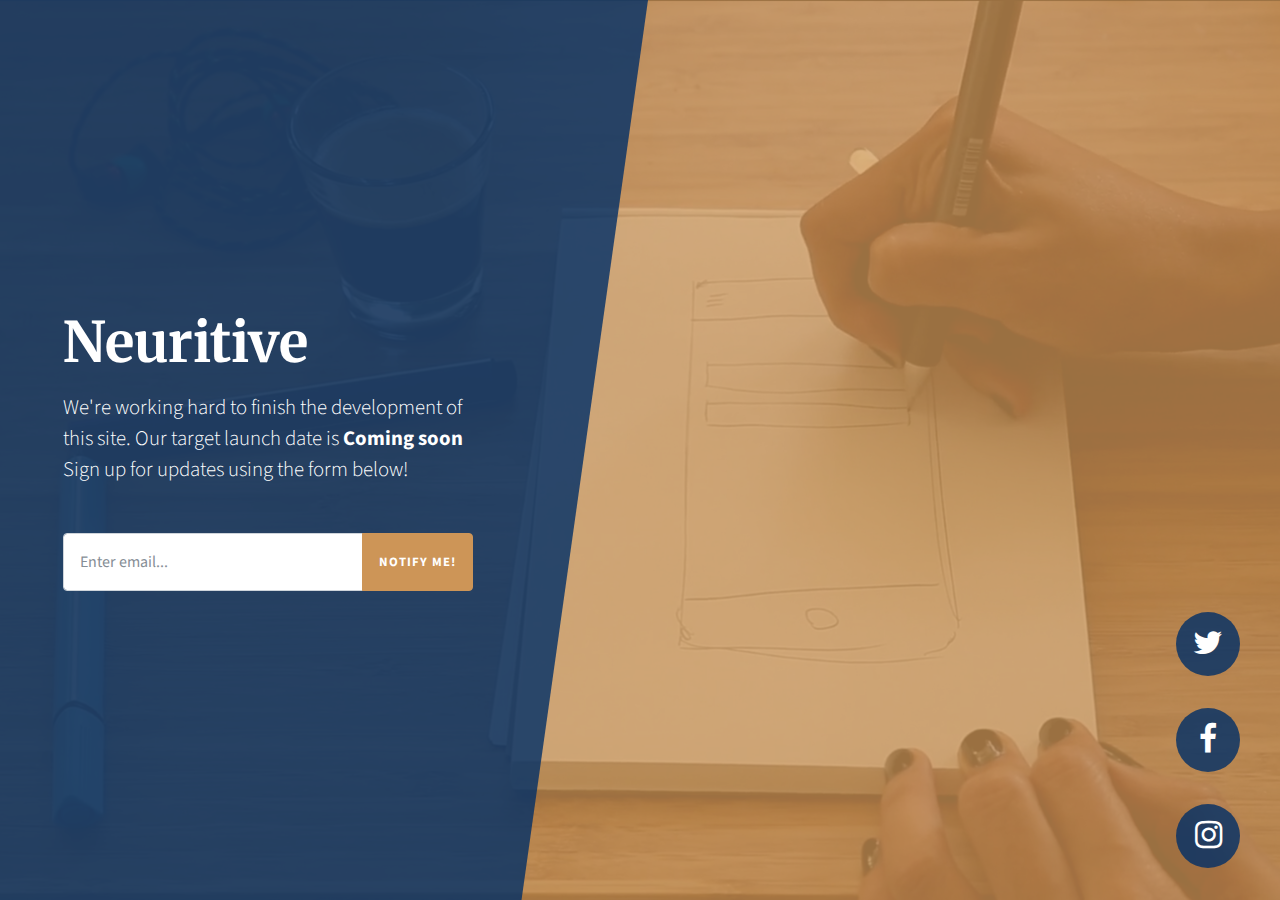
==== index.html @ 7bc6be06 "Initial Commit" ====
<!DOCTYPE html>
<html lang="en">

  <head>

    <meta charset="utf-8">
    <meta name="viewport" content="width=device-width, initial-scale=1, shrink-to-fit=no">
    <meta name="description" content="">
    <meta name="author" content="">

    <title>Coming Soon - Start Bootstrap Theme</title>

    <!-- Bootstrap core CSS -->
    <link href="vendor/bootstrap/css/bootstrap.min.css" rel="stylesheet">

    <!-- Custom fonts for this template -->
    <link href="https://fonts.googleapis.com/css?family=Source+Sans+Pro:200,200i,300,300i,400,400i,600,600i,700,700i,900,900i" rel="stylesheet">
    <link href="https://fonts.googleapis.com/css?family=Merriweather:300,300i,400,400i,700,700i,900,900i" rel="stylesheet">
    <link href="vendor/font-awesome/css/font-awesome.min.css" rel="stylesheet">

    <!-- Custom styles for this template -->
    <link href="css/coming-soon.min.css" rel="stylesheet">

  </head>

  <body>

    <div class="overlay"></div>

    <div class="masthead">
      <div class="masthead-bg"></div>
      <div class="container h-100">
        <div class="row h-100">
          <div class="col-12 my-auto">
            <div class="masthead-content text-white py-5 py-md-0">
              <h1 class="mb-3">Neuritive</h1>
              <p class="mb-5">We're working hard to finish the development of this site. Our target launch date is <strong>Coming soon</strong> Sign up for updates using the form below!</p>
              <div class="input-group input-group-newsletter">
                <input type="email" class="form-control" placeholder="Enter email..." aria-label="Search for...">
                <span class="input-group-btn">
                  <button class="btn btn-secondary" type="button">Notify Me!</button>
                </span>
              </div>
            </div>
          </div>
        </div>
      </div>
    </div>

    <div class="social-icons">
      <ul class="list-unstyled text-center mb-0">
        <li class="list-unstyled-item">
          <a href="#">
            <i class="fa fa-twitter"></i>
          </a>
        </li>
        <li class="list-unstyled-item">
          <a href="#">
            <i class="fa fa-facebook"></i>
          </a>
        </li>
        <li class="list-unstyled-item">
          <a href="#">
            <i class="fa fa-instagram"></i>
          </a>
        </li>
      </ul>
    </div>

    <!-- Bootstrap core JavaScript -->
    <script src="vendor/jquery/jquery.min.js"></script>
    <script src="vendor/bootstrap/js/bootstrap.bundle.min.js"></script>

    <!-- Plugin JavaScript -->
    <script src="vendor/vide/jquery.vide.min.js"></script>

    <!-- Custom scripts for this template -->
    <script src="js/coming-soon.min.js"></script>

  </body>

</html>
---- css/coming-soon.min.css ----
/*!
 * Start Bootstrap - Coming Soon v4.0.0-beta.2 (https://startbootstrap.com/template-overviews/coming-soon)
 * Copyright 2013-2017 Start Bootstrap
 * Licensed under MIT (https://github.com/BlackrockDigital/startbootstrap-coming-soon/blob/master/LICENSE)
 */html{height:100%}h1,h2,h3,h4,h5,h6{font-family:Merriweather;font-weight:700}body{height:100%;position:relative;font-family:'Source Sans Pro';font-weight:300}.overlay{position:absolute;height:100%;width:100%;background-color:#cd9557;opacity:.75;z-index:-1}.masthead{position:relative;overflow:hidden;padding-bottom:3rem}.masthead .masthead-bg{position:absolute;top:0;bottom:0;right:0;left:0;width:100%;height:100%;background-color:rgba(0,46,102,.8);transform:skewY(4deg);transform-origin:bottom right}.masthead .masthead-content h1{font-size:2.5rem}.masthead .masthead-content p{font-size:1.2rem}.masthead .masthead-content p strong{font-weight:700}.masthead .masthead-content .input-group-newsletter input{font-size:1rem;padding:1rem}.masthead .masthead-content .input-group-newsletter button{font-size:.8rem;font-weight:700;text-transform:uppercase;letter-spacing:1px;padding:1rem}@media (min-width:768px){.masthead{height:100%;width:40.5rem;padding-bottom:0}.masthead .masthead-bg{transform:skewX(-8deg);transform-origin:top right}.masthead .masthead-content{padding-left:3rem;padding-right:10rem}.masthead .masthead-content h1{font-size:3.5rem}.masthead .masthead-content p{font-size:1.3rem}}.social-icons ul{margin-top:2rem}.social-icons ul>li{margin-left:1rem;margin-right:1rem;display:inline-block}.social-icons ul>li>a{display:block;color:#fff;background-color:rgba(0,46,102,.8);border-radius:100%;font-size:2rem;line-height:4rem;height:4rem;width:4rem}@media (min-width:768px){.social-icons{position:absolute;right:2.5rem;bottom:2rem}.social-icons ul{margin-top:0}.social-icons ul>li{display:block;margin-left:0;margin-right:0;margin-bottom:2rem}.social-icons ul>li:last-child{margin-bottom:0}.social-icons ul>li>a{transition:all .2s ease-in-out;font-size:2rem;line-height:4rem;height:4rem;width:4rem}.social-icons ul>li>a:hover{background-color:#002e66}}.btn-secondary{background-color:#cd9557;border-color:#cd9557}.btn-secondary:active,.btn-secondary:focus,.btn-secondary:hover{background-color:#ba7c37!important;border-color:#ba7c37!important}.input{font-weight:300!important}
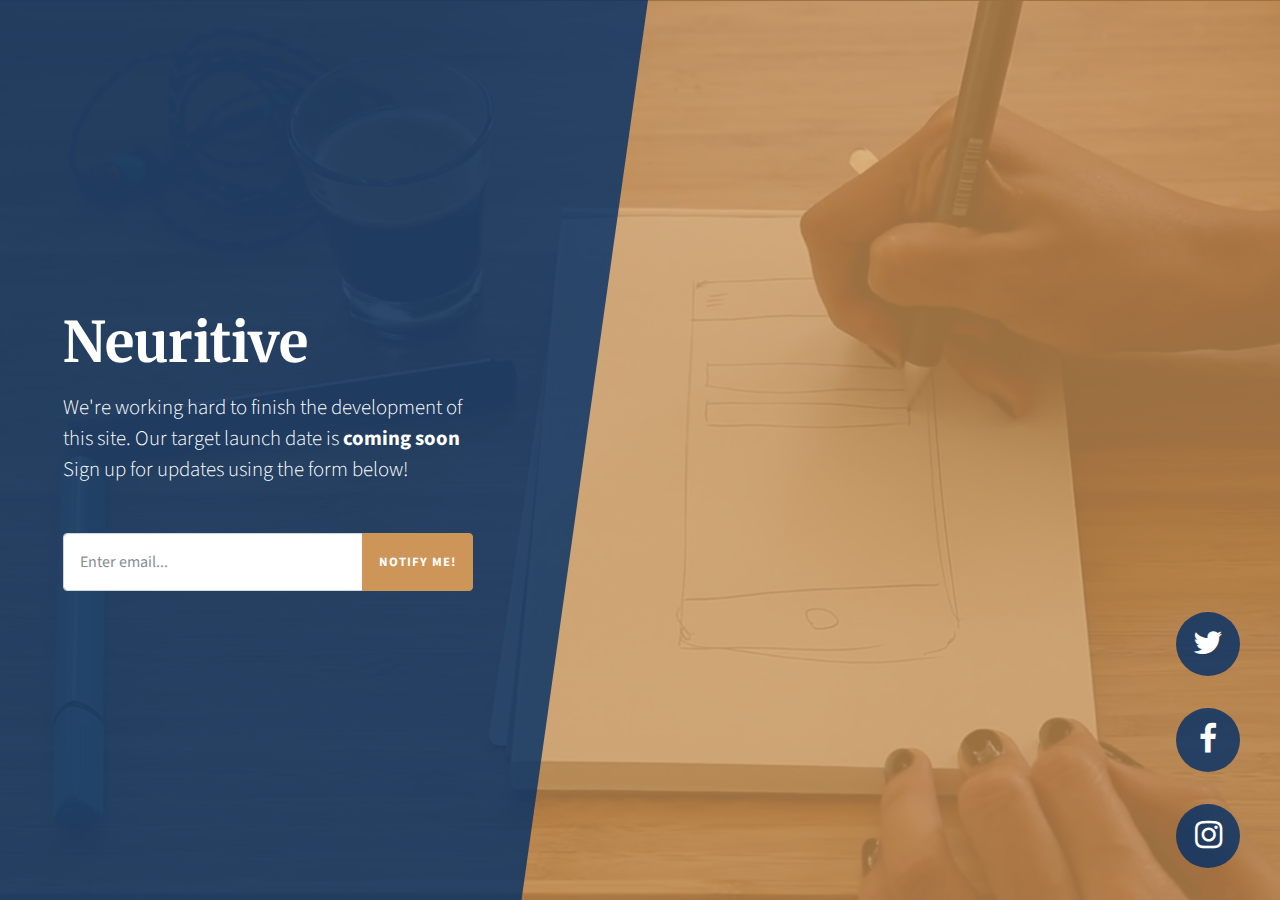
==== commit 9912ac44: "Update index.html" ====
--- a/index.html
+++ b/index.html
@@ -8,7 +8,7 @@
     <meta name="description" content="">
     <meta name="author" content="">
 
-    <title>Coming Soon - Start Bootstrap Theme</title>
+    <title>Neuritive - Coming Soon</title>
 
     <!-- Bootstrap core CSS -->
     <link href="vendor/bootstrap/css/bootstrap.min.css" rel="stylesheet">
@@ -34,7 +34,7 @@
           <div class="col-12 my-auto">
             <div class="masthead-content text-white py-5 py-md-0">
               <h1 class="mb-3">Neuritive</h1>
-              <p class="mb-5">We're working hard to finish the development of this site. Our target launch date is <strong>Coming soon</strong> Sign up for updates using the form below!</p>
+              <p class="mb-5">We're working hard to finish the development of this site. Our target launch date is <strong>coming soon</strong> Sign up for updates using the form below!</p>
               <div class="input-group input-group-newsletter">
                 <input type="email" class="form-control" placeholder="Enter email..." aria-label="Search for...">
                 <span class="input-group-btn">
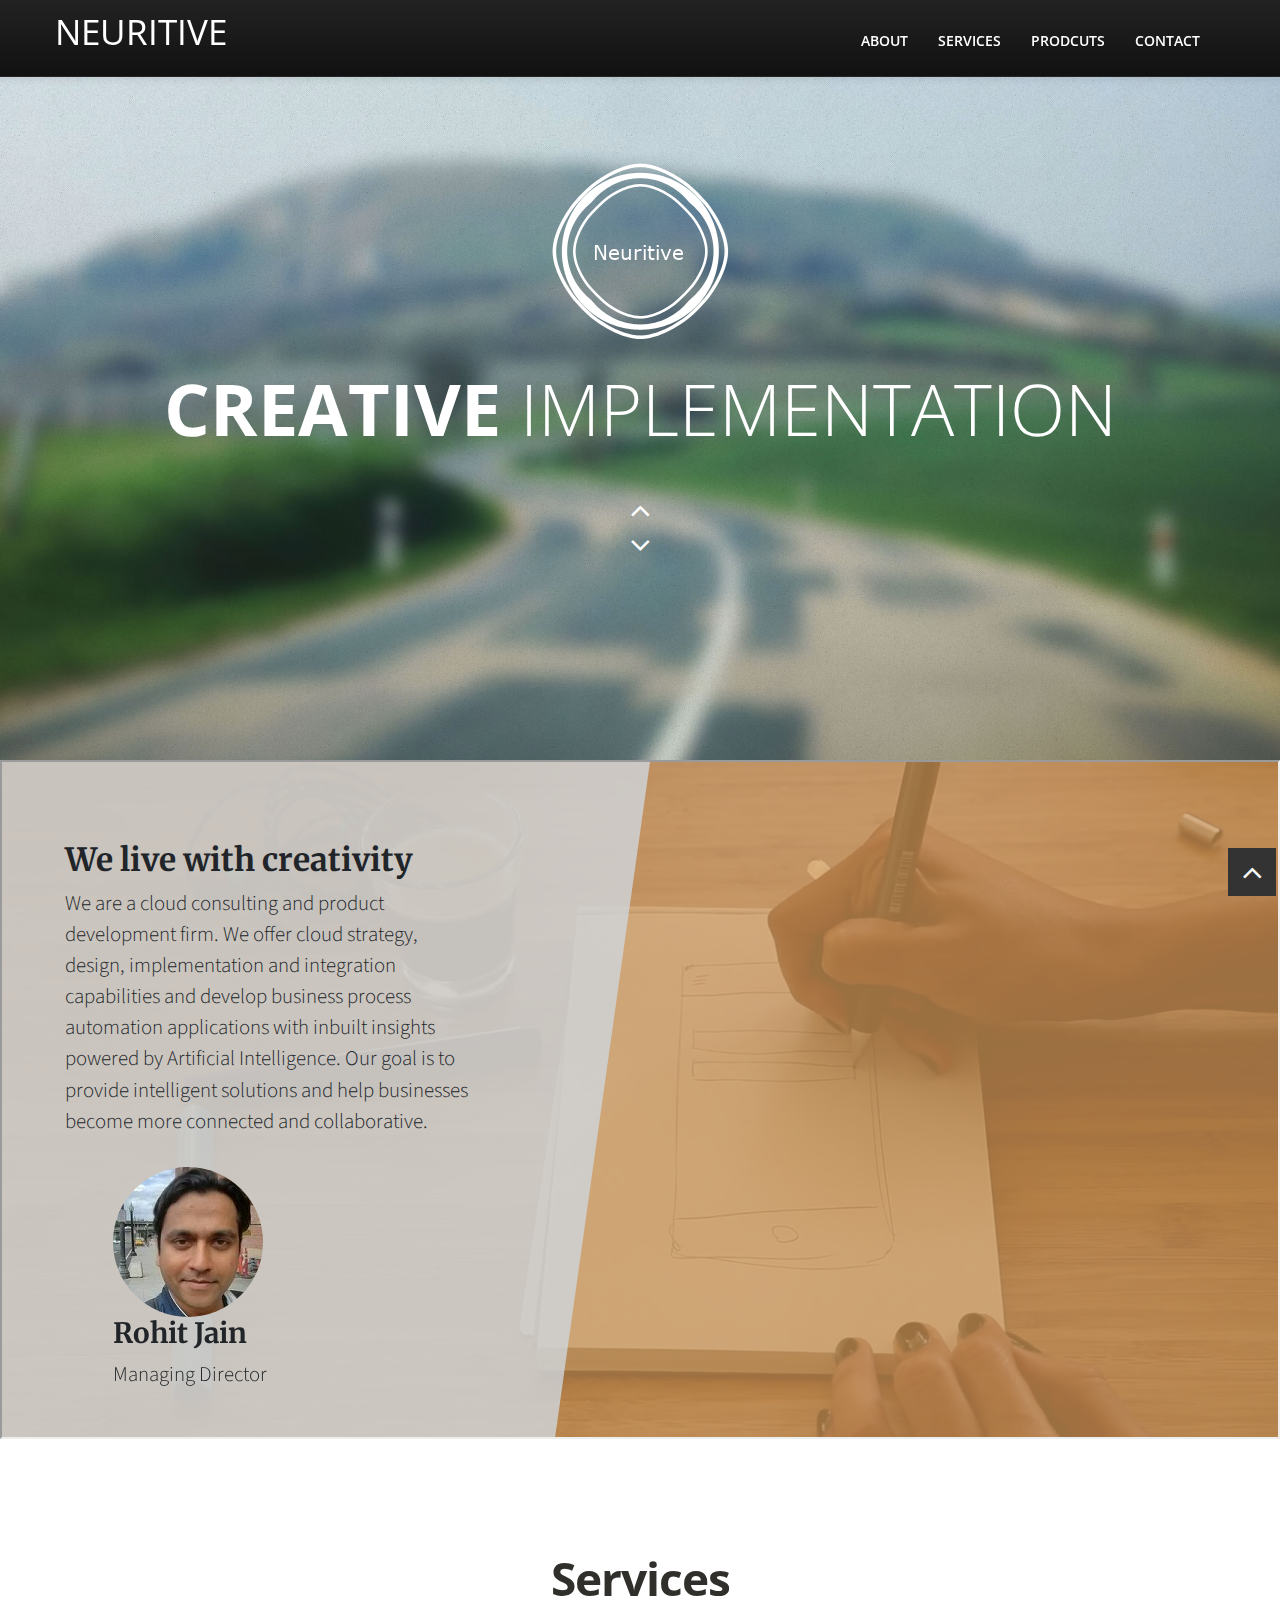
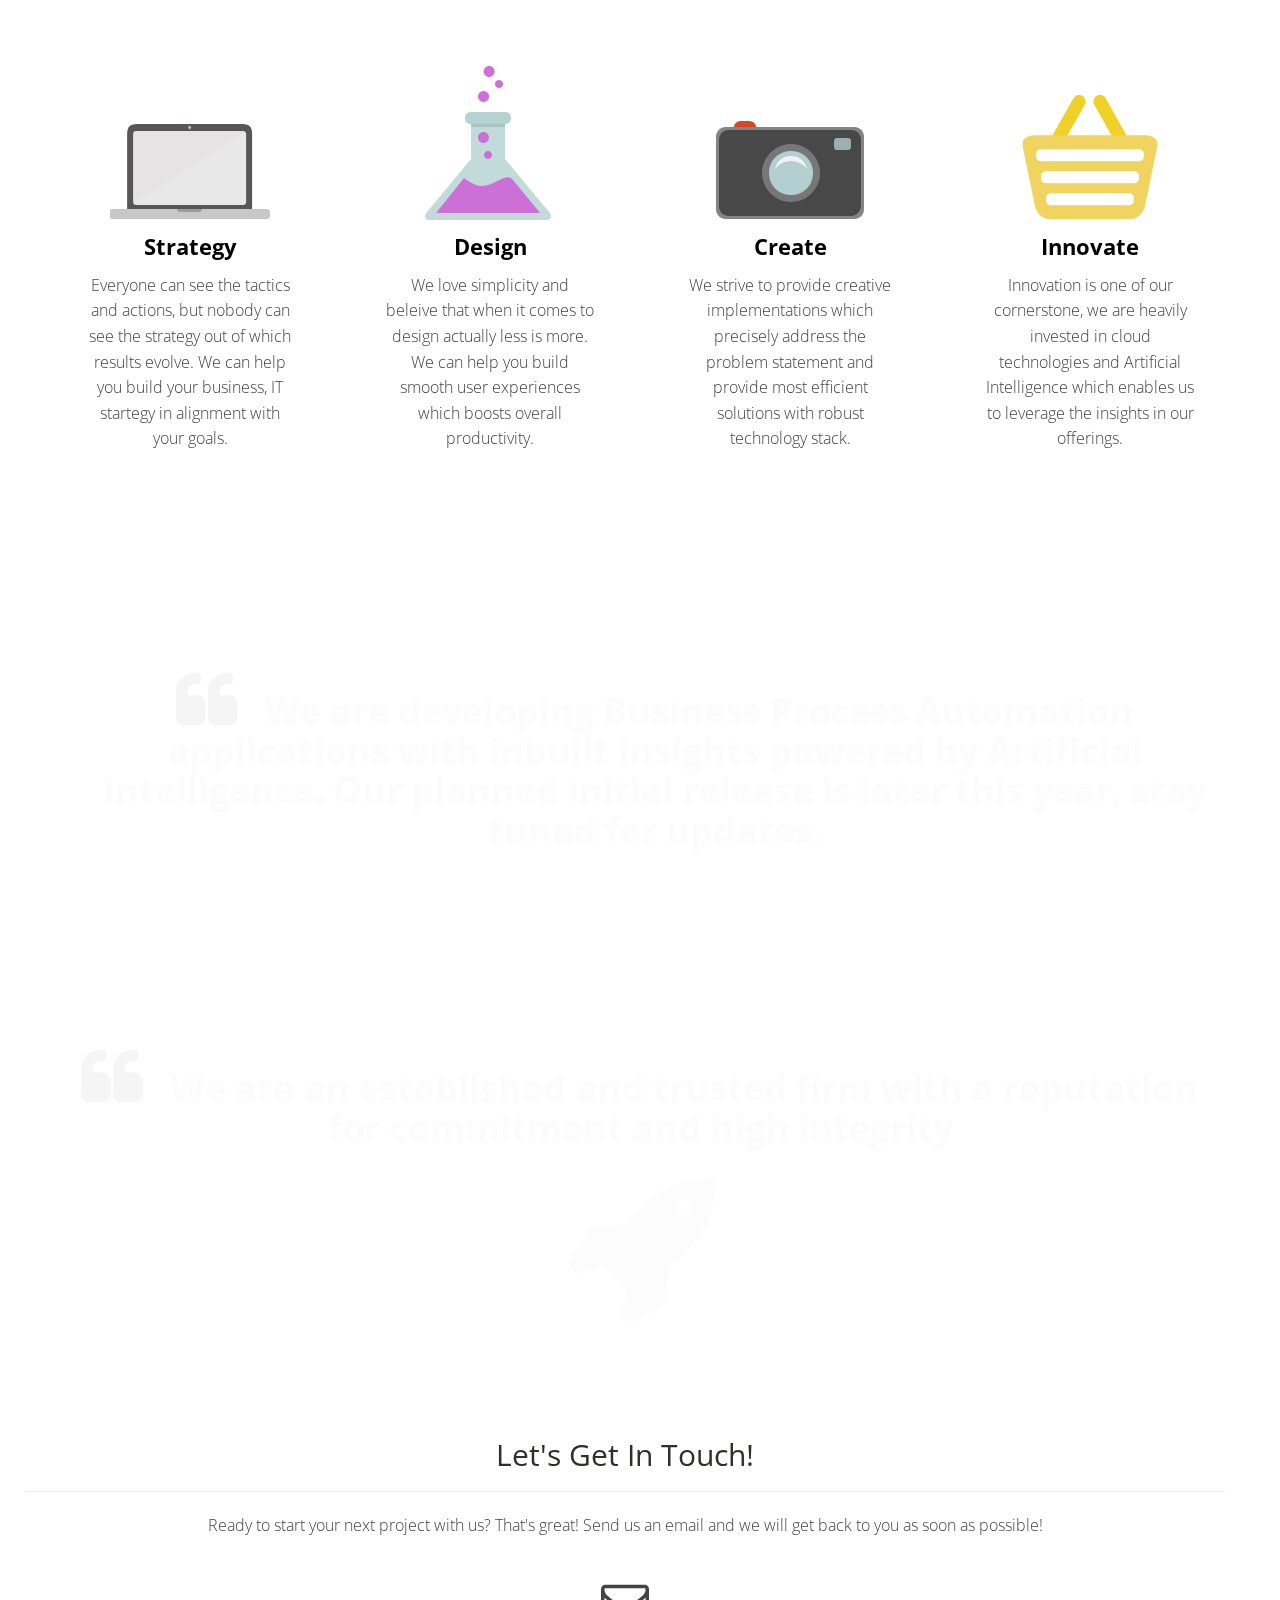
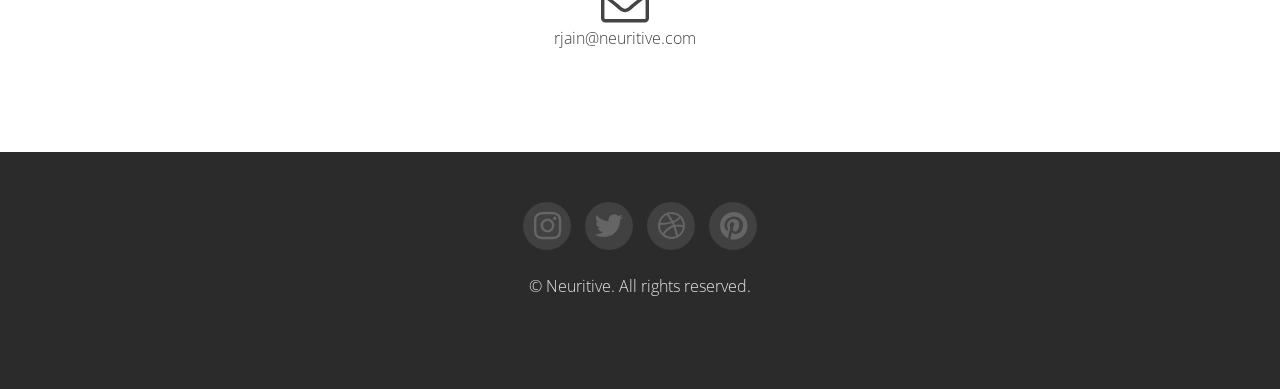
==== commit f3acdef4: "Neuritive initial draft" ====
--- a/index.html
+++ b/index.html
@@ -1,82 +1,225 @@
-<!DOCTYPE html>
+<!DOCTYPE HTML>
 <html lang="en">
 
-  <head>
-
-    <meta charset="utf-8">
-    <meta name="viewport" content="width=device-width, initial-scale=1, shrink-to-fit=no">
-    <meta name="description" content="">
-    <meta name="author" content="">
-
-    <title>Neuritive - Coming Soon</title>
-
-    <!-- Bootstrap core CSS -->
-    <link href="vendor/bootstrap/css/bootstrap.min.css" rel="stylesheet">
-
-    <!-- Custom fonts for this template -->
-    <link href="https://fonts.googleapis.com/css?family=Source+Sans+Pro:200,200i,300,300i,400,400i,600,600i,700,700i,900,900i" rel="stylesheet">
-    <link href="https://fonts.googleapis.com/css?family=Merriweather:300,300i,400,400i,700,700i,900,900i" rel="stylesheet">
-    <link href="vendor/font-awesome/css/font-awesome.min.css" rel="stylesheet">
-
-    <!-- Custom styles for this template -->
-    <link href="css/coming-soon.min.css" rel="stylesheet">
-
-  </head>
-
-  <body>
-
-    <div class="overlay"></div>
-
-    <div class="masthead">
-      <div class="masthead-bg"></div>
-      <div class="container h-100">
-        <div class="row h-100">
-          <div class="col-12 my-auto">
-            <div class="masthead-content text-white py-5 py-md-0">
-              <h1 class="mb-3">Neuritive</h1>
-              <p class="mb-5">We're working hard to finish the development of this site. Our target launch date is <strong>coming soon</strong> Sign up for updates using the form below!</p>
-              <div class="input-group input-group-newsletter">
-                <input type="email" class="form-control" placeholder="Enter email..." aria-label="Search for...">
-                <span class="input-group-btn">
-                  <button class="btn btn-secondary" type="button">Notify Me!</button>
-                </span>
-              </div>
-            </div>
+<head>
+	<meta charset="utf-8">
+	<title>Welcome to Neuritive</title>
+	<meta name="viewport" content="width=device-width, initial-scale=1.0">
+	<meta name="description" content="">
+	<meta name="author" content="">
+	<link href="css/bootstrap-responsive.css" rel="stylesheet">
+	<link href="css/style.css" rel="stylesheet">
+	<link href="color/default.css" rel="stylesheet">
+	<link rel="shortcut icon" href="img/favicon.ico">
+	<link href="css/creative.min.css" rel="stylesheet">
+
+	<!-- Custom fonts for this template -->
+    <link href="vendor/font-awesome/css/font-awesome.min.css" rel="stylesheet" type="text/css">
+
+	<!-- =======================================================
+    Author: Rohit Jain
+    Author URL: https://www.neuritive.com
+	======================================================= -->
+</head>
+
+<body>
+	<!-- navbar -->
+	<div class="navbar-wrapper">
+		<div class="navbar navbar-inverse navbar-fixed-top">
+			<div class="navbar-inner">
+				<div class="container">
+					<!-- Responsive navbar -->
+					<a class="btn btn-navbar" data-toggle="collapse" data-target=".nav-collapse"><span class="icon-bar"></span><span class="icon-bar"></span><span class="icon-bar"></span>
+				</a>
+					<h1 class="brand"><a href="index.html">Neuritive</a></h1>
+					<!-- navigation -->
+					<nav class="pull-right nav-collapse collapse">
+						<ul id="menu-main" class="nav">
+							<li><a title="team" href="#about">About</a></li>
+							<li><a title="services" href="#services">Services</a></li>
+							<li><a title="products" href="#works">Prodcuts</a></li>
+							<li><a title="contact" href="#contact">Contact</a></li>
+						</ul>
+					</nav>
+				</div>
+			</div>
+		</div>
+	</div>
+	<!-- Header area -->
+	<div id="header-wrapper" class="header-slider">
+		<header class="clearfix">
+			<div class="logo">
+				<img src="img/logo-image.png" alt="" />
+			</div>
+			<div class="container">
+				<div class="row">
+					<div class="span12">
+						<div id="main-flexslider" class="flexslider">
+							<ul class="slides">
+								<li>
+									<p class="home-slide-content">
+										<strong>creative</strong> implementation
+									</p>
+								</li>
+								<li>
+									<p class="home-slide-content">
+										Eat and drink <strong>design</strong>
+									</p>
+								</li>
+								<li>
+									<p class="home-slide-content">
+										We love <strong>simplicity</strong>
+									</p>
+								</li>
+							</ul>
+						</div>
+						<!-- end slider -->
+					</div>
+				</div>
+			</div>
+		</header>
+	</div>
+	<!-- section: team -->
+	<div id="about" >
+		<iframe src="comingsoon/index.html" width="99.7%" height="675""></iframe>
+	</div>
+	<!-- end section: team -->
+	<!-- section: services -->
+	<section id="services" class="section">
+		<div class="container">
+			<h4>Services</h4>
+			<!-- Four columns -->
+			<div class="row">
+				<div class="span3 animated-fast flyIn">
+					<div class="service-box">
+						<img src="img/icons/laptop.png" alt="" />
+						<h2><span style="color: black;">Strategy</span></h2>
+						<p>
+							Everyone can see the tactics and actions, but nobody can see the strategy out of which results evolve. We can help you build your business, IT startegy in alignment with your goals.
+						</p>
+					</div>
+				</div>
+				<div class="span3 animated flyIn">
+					<div class="service-box">
+						<img src="img/icons/lab.png" alt="" />
+						<h2><span style="color: black;">Design</span></h2>
+						<p>
+							We love simplicity and beleive that when it comes to design actually less is  more. We can help you build smooth user experiences which boosts overall productivity.
+						</p>
+					</div>
+				</div>
+				<div class="span3 animated-fast flyIn">
+					<div class="service-box">
+						<img src="img/icons/camera.png" alt="" />
+						<h2><span style="color: black;">Create</span></h2>
+						<p>
+							We strive to provide creative implementations which precisely address the problem statement and provide most efficient solutions with robust technology stack.
+						</p>
+					</div>
+				</div>
+				<div class="span3 animated-slow flyIn">
+					<div class="service-box">
+						<img src="img/icons/basket.png" alt="" />
+						<h2><span style="color: black;">Innovate</span></h2>
+						<p>
+							Innovation is one of our cornerstone, we are heavily invested in cloud technologies and Artificial Intelligence which enables us to leverage the insights in our offerings.
+						</p>
+					</div>
+				</div>
+			</div>
+		</div>
+	</section>
+	<!-- end section: services -->
+	<!-- section: works -->
+	<section id="works" class="spacer bg2 aligncenter" >
+		<div class="container">
+			<div class="row">
+				<div class="container">
+					<div class="span12 aligncenter">
+						<blockquote class="large">
+							We are developing Business Process Automation applications with inbuilt insights powered by Artificial Intelligence. Our planned initial release is later this year, stay tuned for updates.
+						</blockquote>
+					</div>
+				</div>
+			</div>
+		</div>
+	</section>
+	<!-- spacer section -->
+	<section class="spacer bg3">
+		<div class="container">
+			<div class="row">
+				<div class="span12 aligncenter flyLeft">
+					<blockquote class="large">
+						We are an established and trusted firm with a reputation for commitment and high integrity
+					</blockquote>
+				</div>
+				<div class="span12 aligncenter flyRight">
+					<i class="icon-rocket icon-10x"></i>
+				</div>
+			</div>
+		</div>
+	</section>
+	<!-- end spacer section -->
+	
+	<!-- section: contact -->
+	<section id="contact">
+      <div class="container">
+        <div class="row">
+          <div class="col-lg-8 mx-auto text-center">
+            <h2 class="section-heading">Let's Get In Touch!</h2>
+            <hr class="my-4">
+            <p class="mb-5">Ready to start your next project with us? That's great! Send us an email and we will get back to you as soon as possible!</p>
+          </div>
+        </div>
+        <div class="row">
+          <div class="col-lg-4 mr-auto text-center">
+            <i class="fa fa-envelope-o fa-3x mb-3 sr-contact"></i>
+            <p>
+              <a href="mailto:your-email@your-domain.com">rjain@neuritive.com</a>
+            </p>
           </div>
         </div>
       </div>
-    </div>
-
-    <div class="social-icons">
-      <ul class="list-unstyled text-center mb-0">
-        <li class="list-unstyled-item">
-          <a href="#">
-            <i class="fa fa-twitter"></i>
-          </a>
-        </li>
-        <li class="list-unstyled-item">
-          <a href="#">
-            <i class="fa fa-facebook"></i>
-          </a>
-        </li>
-        <li class="list-unstyled-item">
-          <a href="#">
-            <i class="fa fa-instagram"></i>
-          </a>
-        </li>
-      </ul>
-    </div>
-
-    <!-- Bootstrap core JavaScript -->
-    <script src="vendor/jquery/jquery.min.js"></script>
-    <script src="vendor/bootstrap/js/bootstrap.bundle.min.js"></script>
-
-    <!-- Plugin JavaScript -->
-    <script src="vendor/vide/jquery.vide.min.js"></script>
-
-    <!-- Custom scripts for this template -->
-    <script src="js/coming-soon.min.js"></script>
-
-  </body>
+      <div class="blankdivider30">
+	  </div>
+	  <div class="blankdivider30">
+	  </div>
+    </section>
+
+
+	<footer>
+		<div class="container">
+			<div class="row">
+				<div class="span6 offset3">
+				
+					<ul class="social-networks">
+						<li><a href="#contact"><i class="icon-circled icon-bgdark icon-instagram icon-2x"></i></a></li>
+						<li><a href="#contact"><i class="icon-circled icon-bgdark icon-twitter icon-2x"></i></a></li>
+						<li><a href="#contact"><i class="icon-circled icon-bgdark icon-dribbble icon-2x"></i></a></li>
+						<li><a href="#contact"><i class="icon-circled icon-bgdark icon-pinterest icon-2x"></i></a></li>
+					</ul>
+				
+					<p class="copyright">
+						&copy; Neuritive. All rights reserved.
+					</p>
+				</div>
+			</div>
+		</div>
+		<!-- ./container -->
+	</footer>
+	<a href="#" class="scrollup"><i class="icon-angle-up icon-square icon-bgdark icon-2x"></i></a>
+	<script src="js/jquery.js"></script>
+	<script src="js/jquery.scrollTo.js"></script>
+	<script src="js/jquery.nav.js"></script>
+	<script src="js/jquery.localScroll.js"></script>
+	<script src="js/bootstrap.js"></script>
+	<script src="js/jquery.prettyPhoto.js"></script>
+	<script src="js/isotope.js"></script>
+	<script src="js/jquery.flexslider.js"></script>
+	<script src="js/inview.js"></script>
+	<script src="js/animate.js"></script>
+	<script src="js/custom.js"></script>
+
+</body>
 
 </html>
--- a/css/style.css
+++ b/css/style.css
@@ -0,0 +1,1715 @@
+/*
+    Theme Name: Maxim
+    Theme URL: https://bootstrapmade.com/maxim-free-onepage-bootstrap-theme/
+    Author: BootstrapMade.com
+    Author URL: https://bootstrapmade.com
+*/
+
+/*
+===========================
+CONTENTS:
+
+01 General
+02 Typography
+03 Non-semantic
+04 Navbar
+05 Page sections
+06 Footer
+07 Icons
+08 Buttons
+09 Media queries 
+===========================
+*/
+/* Import css */
+/* Google font */
+@import url('https://fonts.googleapis.com/css?family=Open+Sans:300,400,600,700');
+/* bootstrap */
+@import url('bootstrap.css');
+/* bootstrap responsive */
+@import url('bootstrap-responsive.css');
+/* prettyPhoto */
+@import url('prettyPhoto.css');
+/* flexslider */
+@import url('flexslider.css');
+
+/* font awesome */
+@import url('font-awesome.css');
+/* overwrite */
+@import url('overwrite.css');
+/* animation */
+@import url('animate.css');
+
+
+
+/* =========================================================
+01. General
+============================================================ */
+
+div, article, section, header, footer, nav, li {
+	position:relative;
+}
+.group:after {
+	display:block;
+	height:0;
+	clear:both;
+	content:".";
+	visibility:hidden; /* For clearing */
+}
+body {
+	background:#fff;
+	color: #444;
+	font-size: 16px;
+	font-weight:300;
+	font-family:'Open Sans', Arial, sans-serif;
+}
+
+body {
+    padding-top: 60px; /* 60px to make the container go all the way to the bottom of the topbar */
+}
+
+::-moz-selection {
+	color:#333;
+}
+::selection {
+	color:#333;
+}
+
+/* scroll to top */
+.scrollup{
+    position:fixed;
+	width:32px;
+	height:32px;
+    bottom:20px;
+    right:20px;
+}
+
+a.scrollup {
+	outline:0;
+	text-decoration:none;
+}
+
+a.scrollup:hover,a.scrollup:active,a.scrollup:focus {
+	opacity:1;
+	text-decoration:none;
+	-webkit-transition: all 400ms ease-out 0s;	
+	   -moz-transition: all 400ms ease-out 0s;
+		 -o-transition: all 400ms ease-out 0s;
+		    transition: all 400ms ease-out 0s;
+}
+a.scrollup i:hover {
+	text-decoration:none;
+}
+
+.blankdivider10 {
+	height: 10px;
+	display: block;
+}
+
+.blankdivider20 {
+	height: 20px;
+	display: block;
+}
+.blankdivider30 {
+	height: 30px;
+	display: block;
+}
+
+.row {
+	margin-bottom:30px;
+}
+
+.row .row{
+	margin-bottom:30px;
+}
+
+.row.nomargin {
+	margin-bottom:0;
+}
+
+
+/*---------- forms ----------*/
+
+input[type=text], input[type=submit], textarea {
+	width: 100%;
+	padding: 0.5em;
+	font-size: 1em;
+	margin-bottom: 1.5em;
+	box-sizing: border-box;
+	-moz-box-sizing: border-box;
+	-webkit-box-sizing: border-box;
+}
+input, button, select, textarea {
+	font-family:'Open Sans', Arial, sans-serif;
+}
+/* =========================================================
+02. Typography
+============================================================ */
+
+p {
+	line-height: 1.6em;
+	margin: 0 0 10px 0;
+}
+
+blockquote {
+	font-size:18px;
+	border:none;
+	padding:0;
+}
+
+blockquote.large {
+	font-size:36px;
+	font-weight:700;
+	line-height:1.1em;
+}
+blockquote.large:before {
+	font-size:64px;
+	font-family: FontAwesome;
+	content: "\f10d";
+	margin-right:20px;
+}
+
+blockquote cite 						{ display:block; font-size:12px;}
+blockquote cite:before 					{ content:"\2014 \0020"; }
+blockquote cite a,
+blockquote cite a:visited,
+blockquote cite a:visited 				{ color:#555; }
+
+ul, ol {
+	font-size: 1em; /* 16px */
+	line-height: 1.5; /* 24px */
+	margin: 0 0 1.5em 0;
+}
+body, input, textarea {
+}
+
+a {
+  color: #454545;
+  text-decoration: none;
+}
+
+a:hover, a:active {
+	text-decoration: underline;
+}
+h1, h2, h3, h4, h5, h6 {
+	font-weight: 400;
+	color: #312f2b;
+	line-height:1.1em;
+	font-family:'Open Sans', Arial, sans-serif;
+}
+h1 {
+	font-size: 36px;
+	margin-bottom:20px;
+}
+h2 {
+	font-size: 30px;
+	margin-bottom:20px;
+}
+h3 {
+	font-size: 26px;
+	margin-bottom:20px;
+}
+h4 {
+	font-size: 22px;
+	margin-bottom:20px;
+}
+h5 {
+	font-size: 18px;
+	margin-bottom:15px;
+}
+h6 {
+	font-size: 16px;
+	margin-bottom:10px;
+}
+strong {
+	font-weight:700;
+	font-family: 'Open Sans', sans-serif;
+}
+small {
+	font-size: 0.75em; /* 12px */
+	line-height: 2; /* 24px */
+	margin-top: 2em;
+	margin-bottom: 0em;
+}
+em {
+	font-style: normal;
+	font-family: 'Open Sans';
+}
+.muted {
+	color: #A5A5A2;
+}
+.impressed {
+	text-shadow:
+ -1px -1px 0 rgba(0, 0, 0, 0.5), /* shadow */  1px 1px 0 rgba(255, 255, 255, 0.9); /* highlight */
+}
+
+h2.pagetitle {
+	color:#fff;
+	font-size:46px;
+}
+
+/* =========================================================
+03. Misc
+============================================================ */
+
+.hide-text {
+	text-indent: 100%;
+	white-space: nowrap;
+	overflow: hidden;
+	font-size: 1em;
+}
+.alignright {
+	text-align: right;
+}
+.alignleft {
+	text-align: left;
+}
+.aligncenter {
+	text-align: center;
+}
+.medium {
+	font-weight: normal;
+}
+
+/* =========================================================
+04. Navigation
+============================================================ */
+
+.navbar-fixed-top .container {
+/* Uncomment to make nav expand full width */
+ /*	width: auto; */
+}
+.navbar .brand {
+	margin-left:0;
+	padding: 0;
+	margin-top: 1.05em;
+}
+.navbar .brand a {
+	padding: 0;
+	color: #fff;
+	font-size: 1.75em;
+	margin-left: 0;
+	font-weight: 400;
+	text-transform:uppercase;
+}
+.navbar .brand a:hover {
+	text-decoration: none;
+ transition: color .15s linear;
+ -webkit-transition: color .15s linear;
+ -moz-transition: color .15s linear;
+}
+.navbar .brand a:focus {
+	outline: none;
+}
+.navbar-inner {
+	min-height: 4.75em;
+}
+.navbar-inverse .navbar-inner {
+	background-repeat: repeat;
+	background-color: #0b333f;
+}
+.navbar-wrapper {
+	overflow:hidden;
+}
+#menu-main {
+	margin-top: 1.125em;
+}
+ul#menu-main > li > a {
+	font-weight: 600;
+	color: #fff;
+	font-size:14px;
+	text-transform:uppercase;
+}
+ul#menu-main > li > a:hover {
+	padding: 9px 15px;
+	border-radius: 3px;
+	-webkit-border-radius: 3px;
+	-moz-border-radius: 3px;
+}
+ul#menu-main > li > a:focus {
+	outline:0;
+}
+
+.navbar-inverse .brand, .navbar-inverse .nav > li > a {
+	text-shadow: none;
+}
+
+
+/* =========================================================
+05. Page sections
+============================================================ */
+
+/* === section header === */
+
+#header-wrapper {
+	width: 100%;
+	min-height: 600px;
+	margin-top: -60px;
+	padding-top:160px;
+	text-align:center;
+}
+
+
+#header-wrapper h1 {
+	color: #FFFFFF;
+	font-size: 4em;
+	font-weight: 400;
+	margin: 1em 0;
+}
+#header-wrapper h2 {
+	color: #fff;
+	font-family: 'Open Sans', sans serif;
+	font-size: 2em;
+	font-weight: normal;
+	margin: 0.5em 0;
+	text-shadow: 1px 1px 1px #333333;
+}
+
+header .logo {
+	text-align:center;
+	margin-bottom:30px;
+}
+
+/* --- Header slider --- */
+#header-wrapper.header-slider {
+	background: #444 url(../img/bg/bg-1.jpg) no-repeat center center fixed;
+	-webkit-background-size: cover;
+	-moz-background-size: cover;
+	-o-background-size: cover;
+	background-size: cover;
+}
+
+#main-flexslider ul.slides li p {
+	font-size: 72px;
+	text-transform: uppercase;
+	position: relative;
+	margin-bottom: 0px;
+	text-align: center;
+	line-height: 1;
+	color:#fff;
+}
+#main-flexslider.flexslider {
+		margin:0;
+		background:none;
+		border:none;
+	-webkit-border-radius: 0;
+	-moz-border-radius: 0;
+	-o-border-radius: 0;
+	border-radius: 0;
+	box-shadow: none;
+	-webkit-box-shadow: none;
+	-moz-box-shadow: none;
+	-o-box-shadow: none;
+}
+
+
+
+/* --- Header subscribe form --- */
+
+#header-wrapper input[type=text] {
+	background: rgba(227, 231, 228, 1);
+	font-family: 'Open Sans', sans serif;
+	font-size: 1.3125em;
+	border: 0;
+	text-align: center;
+	vertical-align: middle;
+	margin-bottom:0 !important;
+}
+#header-wrapper input[type=text]:focus {
+	background: #43413e;
+	color: #eff1ef;
+	transition: background 0.25 ease-in;
+	-moz-transition: background 0.25 ease-in;
+	-webkit-transition: background 0.25 ease-in;
+}
+#header-wrapper input[type=text] {
+	height: 2.9em;
+	width:50%;
+}
+#header-wrapper input[type=submit] {
+	color: #fff;
+	width: 185px;
+	height: 2.9em;
+	font-size: 1.3125em; /* 21px */
+	padding:0.5em;
+	letter-spacing: 0.05em;
+	margin: 0;
+	border: 0;
+	text-transform: none;
+	border-radius: 3px;
+	-moz-border-radius: 3px;
+	-webkit-border-radius: 3px;
+}
+#header-wrapper input[type=submit]:hover, #header-wrapper input[type=submit]:active {
+	background: #43413e !important;
+}
+
+
+section.section {
+	padding: 100px 0 80px;
+}
+section.section h4 {
+	text-align: center;
+	margin-bottom: 40px;
+	font-size: 46px;
+	font-weight: 700;
+	letter-spacing: -1px;
+}
+section.inner {
+	padding: 50px 0 50px;
+}
+
+
+
+.section.orange h4 ,.section.green h4{
+	color: #fcfcfc;
+}
+.section.orange p,.section.green p {
+	color: #f7f7f7;
+}
+
+
+/* === section spacer === */
+
+section.spacer {
+	padding:90px 0 70px;
+	color:#fcfcfc;
+}
+
+.spacer.green,.section.green {
+	background:#1bac91;
+}
+
+.spacer.green,.section.green h4 {
+	color:#fff;
+}
+
+.spacer.yellow,.section.yellow  {
+	background:#ffe873;
+}
+.spacer.orange,.section.orange {
+	background:#f36f36;
+}
+
+section.spacer.bg1 {
+	background: url(../img/bg/bg-1.jpg) 50% 0 no-repeat fixed;
+	width:100%;
+	height:auto;
+	margin:0;	
+}
+
+section.spacer.bg2 {
+	background: url(../img/bg/bg-2.jpg) 50% 0 no-repeat fixed;
+	width:100%;
+	height:auto;
+	margin:0;	
+}
+
+section.spacer.bg3 {
+	background: url(../img/bg/bg-3.jpg) 50% 0 no-repeat fixed;
+	width:100%;
+	height:auto;
+	margin:0;	
+}
+
+section.spacer blockquote.large:before {
+	color:#eee;
+	opacity:0.6;
+}
+
+section.spacer blockquote cite {
+	color:#555;
+}
+
+
+
+/* === section works === */
+
+#works h4 {
+	margin-bottom:20px;
+}
+
+#portfolio {
+	padding-bottom: 0;
+}
+/* === portfolio filter === */
+
+#filters {
+	margin-bottom: 0px;
+	text-align: center;
+	display: block;
+	float: none;
+	z-index: 2;
+	position: relative;
+}
+#filters ul {
+	margin: 0 0 20px;
+	list-style: none;
+	padding: 0;
+}
+#filters ul li {
+	display: inline-block;
+}
+#filters ul li a {
+	display: block;
+	float: left;
+	padding: 2px 5px;
+	color: inherit;
+	margin-right: 5px;
+	margin-bottom: 5px;
+	font-weight: 600;
+}
+#filters ul li a:hover,#filters ul li a:focus {
+	text-decoration:none;
+	outline:0;
+}
+#filters ul li a h5 {
+	font-size: 14px;
+	padding: 5px 10px 5px;
+	border: 2px solid #f2f2f2;
+}
+
+#filters ul li a:hover h5, #filters ul li a.active h5 {
+	color:#fcfcfc;
+}
+
+
+
+
+/* === portfolio wrap - grid === */
+#portfolio-wrap {
+	position: relative;
+	padding: 0;
+	width: 100.1%;
+	margin: 0 auto;
+	display: block;
+}
+#portfolio-wrap .grid {
+	margin: 0;
+	overflow: hidden;
+	line-height: 0;
+	width: 20%;
+	border:0;
+	padding: 0;
+}
+.portfolio-item.current {
+	z-index: 101;
+}
+.portfolio-item {
+	padding: 0;
+	position: relative;
+	overflow: hidden;
+}
+.portfolio-item .portfolio-image {
+	overflow: hidden;
+	display: block;
+	position: relative;
+}
+.portfolio-item .portfolio-image img {
+	width: 100%;
+	height: auto;
+}
+.portfolio .portfolio-overlay {
+	width: 100%;
+	height: 100%;
+	top: 0;
+	left: 0;
+	position: absolute;
+	display: block;
+	z-index: 4;
+	opacity: 0;
+	-moz-opacity: 0;
+	filter: alpha(opacity=0);
+	-webkit-transition: all 0.3s ease-in-out;
+	-moz-transition: all 0.3s ease-in-out;
+	-o-transition: all 0.3s ease-in-out;
+	-ms-transition: all 0.3s ease-in-out;
+	transition: all 0.3s ease-in-out;
+}
+.portfolio > a, .portfolio > a:hover {
+	color: #ffffff;
+}
+.portfolio-item .portfolio > a:hover > .portfolio-overlay {
+	opacity: 1;
+	-moz-opacity: 1;
+	filter: alpha(opacity=100);
+}
+.portfolio > a img {
+	-webkit-transition: all 0.3s ease-in-out;
+	-moz-transition: all 0.3s ease-in-out;
+	-o-transition: all 0.3s ease-in-out;
+	-ms-transition: all 0.3s ease-in-out;
+	transition: all 0.3s ease-in-out;
+}
+.portfolio > a:hover img {
+	-webkit-transition: all 0.3s ease-in-out;
+	-moz-transition: all 0.3s ease-in-out;
+	-o-transition: all 0.3s ease-in-out;
+	-ms-transition: all 0.3s ease-in-out;
+	transition: all 0.3s ease-in-out;
+}
+.portfolio .thumb-info {
+	position: absolute;
+	width: 100%;
+	height: 100%;
+	opacity: 0;
+	-moz-opacity: 0;
+	filter: alpha(opacity=0);
+	-webkit-transition: all 0.3s ease-in-out;
+	-moz-transition: all 0.3s ease-in-out;
+	-o-transition: all 0.3s ease-in-out;
+	-ms-transition: all 0.3s ease-in-out;
+	transition: all 0.3s ease-in-out;
+}
+.portfolio a:hover .portfolio-overlay .thumb-info {
+	opacity: 1;
+	-moz-opacity: 1;
+	filter: alpha(opacity=100);
+}
+.portfolio-overlay .thumb-info i {
+	top: 50%;
+}
+.portfolio-overlay .thumb-info h5 {
+	top: 20%;
+	font-size: 18px;
+}
+.portfolio-overlay .thumb-info p {
+	top: 50%;
+	font-size: 13px;
+}
+.portfolio-overlay .thumb-info h5 {
+	color: #ffffff;
+	width: 100%;
+	position: absolute;
+	text-align: center;
+}
+.portfolio-overlay .thumb-info p {
+	color: #ffffff;
+	width: 100%;
+	position: absolute;
+	text-align: center;
+	font-weight: bold;
+}
+.portfolio-overlay .thumb-info i {
+	color: #ffffff;
+	width: 100%;
+	position: absolute;
+	text-align: center;
+	display: block;
+}
+/* === Isotope CSS3 transitions === */
+
+.isotope, .isotope .isotope-item {
+	-webkit-transition-duration: 0.8s;
+	-moz-transition-duration: 0.8s;
+	-ms-transition-duration: 0.8s;
+	-o-transition-duration: 0.8s;
+	transition-duration: 0.8s;
+}
+.isotope {
+	-webkit-transition-property: height, width;
+	-moz-transition-property: height, width;
+	-ms-transition-property: height, width;
+	-o-transition-property: height, width;
+	transition-property: height, width;
+}
+.isotope .isotope-item {
+	-webkit-transition-property: -webkit-transform, opacity;
+	-moz-transition-property: -moz-transform, opacity;
+	-ms-transition-property: -ms-transform, opacity;
+	-o-transition-property: -o-transform, opacity;
+	transition-property: transform, opacity;
+}
+/**** disabling Isotope CSS3 transitions ****/
+
+.isotope.no-transition, .isotope.no-transition .isotope-item, .isotope .isotope-item.no-transition {
+	-webkit-transition-duration: 0s;
+	-moz-transition-duration: 0s;
+	-ms-transition-duration: 0s;
+	-o-transition-duration: 0s;
+	transition-duration: 0s;
+}
+
+
+/* === section services === */
+
+section#services h2 {
+	font-size: 22px;
+	margin-bottom: 15px;
+	margin-top: 10px;
+	text-align:center;
+}
+section#services p {
+	margin:10px;
+}
+
+
+section#services .service-box {
+	text-align: center;
+	padding: 20px;
+	-webkit-transition: all 0.3s ease-in-out;
+	-moz-transition: all 0.3s ease-in-out;
+	-o-transition: all 0.3s ease-in-out;
+	-ms-transition: all 0.3s ease-in-out;
+	transition: all 0.3s ease-in-out;
+}
+section#services .span3:hover {
+	background:#e3e3e3;
+}
+
+section#services .service-box h2 {
+	color: #f7f7f7;
+	font-weight: 700;
+}
+
+section#services.section.orange .service-box:hover {
+	background:#f36518;
+}
+
+
+/* === section blog === */
+
+section#blog {
+	background: #f2f2f2;
+}
+
+.home-post {
+	background:#fff;
+	
+}
+
+.home-post:hover {
+	box-shadow: 0 0 16px rgba(0, 0, 0, 0.3);
+	-moz-box-shadow: 0 0 16px rgba(0, 0, 0, 0.3);
+	-webkit-box-shadow: 0 0 16px rgba(0, 0, 0, 0.3);
+	-webkit-transition: all 0.4s ease-in-out;
+	-moz-transition: all 0.4s ease-in-out;
+	-o-transition: all 0.4s ease-in-out;
+	-ms-transition: all 0.4s ease-in-out;
+	transition: all 0.4s ease-in-out;
+}
+
+
+.home-post .entry-content {
+	padding:20px;
+}
+.home-post .entry-content h5 a {
+	font-size:22px;
+}
+.home-post .entry-content h5 a:hover {
+	color:#312f2b;
+	text-decoration:none;
+}
+.home-post .entry-content a.more {
+	font-size:13px;
+}
+.home-post .post-meta {
+	padding:20px;
+	overflow:hidden;
+	color:#fcfcfc;
+}
+.home-post .post-meta i {
+	float:left;
+	margin-right:20px;
+}
+.home-post .post-meta span {
+	margin-top:10px;
+}
+.home-post .post-meta span.date {
+	font-weight:700;
+	font-size:13px;
+	float:left;
+}
+.home-post .post-meta span.tags {
+	font-weight:700;
+	font-size:13px;
+	float:right;
+	color:#ddd;
+}
+.home-post .post-meta span.tags a {
+	color:#fcfcfc;
+}
+
+
+
+/* === section about === */
+
+section#about {
+	background:#f2f2f2;
+}
+
+.people {
+	text-align:center;
+}
+
+.people h3 {
+	margin-bottom:10px;
+	font-weight:700;
+	letter-spacing:-1px;
+}
+
+.team-thumb {
+	margin-top: 26px;
+	text-align:center;
+}
+
+/* (spacer) latest tweet */
+#tweet{
+	text-align:center;
+	margin:20px 0 0;
+	font-size:20px;
+	color:#fff;
+}
+
+#tweet ul{
+	float:left;
+	width:100%;
+	text-align:center;
+	list-style:none;
+	margin:0;
+	padding:0;
+}
+
+#tweet ul li{
+	display: inline-block;
+	list-style:none;
+	margin:0 0 20px;
+	padding:0 0 0 34px;
+	font-size:20px;
+	line-height:1.5em;
+}
+
+#tweet ul li:before {
+	font-family: 'FontAwesome';
+	speak: none;
+	font-style: normal;
+	font-weight: normal;
+	font-variant: normal;
+	text-transform: none;
+	line-height: 1;
+	-webkit-font-smoothing: antialiased;
+	content: "\f099";
+	margin-right:20px;
+}
+
+/* === Contact section === */
+
+
+/* Contact Form */
+
+.validation {
+    color: red;
+    display:none;
+    margin: 0 0 20px;
+    font-weight:400;
+    font-size:13px;
+}
+
+#sendmessage {
+    color: green;
+    border:1px solid green;
+    display:none;
+    text-align:center;
+    padding:15px;
+    font-weight:600;
+    margin-bottom:15px;
+    background: #fff;
+}
+
+#errormessage {
+    color: red;
+    display:none;
+    border:1px solid red;
+    text-align:center;
+    padding:15px;
+    font-weight:600;
+    margin-bottom:15px;
+    background: #fff;
+}
+
+#sendmessage.show, #errormessage.show, .show {
+	display:block;
+}
+
+#contact-form {
+	position: relative;
+	z-index: 999;
+}
+
+#contact-form input[type=text], .contactForm textarea {
+	background: rgba(227, 231, 228, 1);
+	font-family: 'Open Sans', sans serif;
+	border: 0;
+	font-size:16px;
+	text-align: left;
+	vertical-align: middle;
+}
+
+.contactForm textarea {
+	height: 156px;
+}
+
+#contact-form input[type=text]:focus, .contactForm textarea:focus {
+	background: #fff;
+	color: #555;
+	box-shadow: none;
+	-moz-box-shadow: none;
+	-webkit-box-shadow: none;
+	transition: background 0.25 ease-in;
+	-moz-transition: background 0.25 ease-in;
+	-webkit-transition: background 0.25 ease-in;
+}
+#contact-form input[type=text] {
+	height: 60px;
+	margin-bottom:30px;
+}
+#contact-form input[type=submit] {
+	color: #fff;
+	width: 185px;
+	height: 60px;
+	text-shadow: none;
+	font-size: 16px;
+	padding:0.5em;
+	letter-spacing: 0.05em;
+	margin: 0 0 20px 0;
+	display: block;
+	border: 0;
+	text-transform: none;
+	border-radius: 3px;
+	-moz-border-radius: 3px;
+	-webkit-border-radius: 3px;
+	box-shadow: none;
+	-moz-box-shadow: none;
+	-webkit-box-shadow: none;
+}
+#contact-form input[type=submit]:hover, #contact-form input[type=submit]:active {
+	background: #43413e !important;
+}
+#contact-form textarea {
+	padding-top: 1em;
+}
+div.cform-response-output {
+	max-width: 60%;
+	text-align: center;
+	margin-left: 40% !important;
+	margin-top: 0.5em !important;
+	padding: 0.5em !important;
+	border-radius: 4px;
+	-moz-border-radius: 4px;
+	-webkit-border-radius: 4px;
+}
+.cform-not-valid-tip {
+	color: #888;
+	border: 1px dotted #ad3729 !important;
+	width: 100% !important;
+	left: 0 !important;
+	padding: 0.5em !important;
+	font-family: 'Open Sans', sans-serif;
+	box-sizing: border-box;
+	-moz-box-sizing: border-box;
+	-webkit-box-sizing: border-box;
+	border-radius: 4px;
+	-moz-border-radius: 4px;
+	-webkit-border-radius: 4px;
+}
+
+
+
+/* =========================================================
+06. Footer
+============================================================ */
+
+footer {
+	background: #2b2b2b;
+	text-align: center;
+	color: #ddd;
+	padding:50px 0 50px;
+}
+
+footer a {
+    color: #ddd;
+}
+
+footer a:hover {
+    color: #fff;
+}
+
+footer ul.social-networks {
+	list-style:none;
+}
+
+footer ul.social-networks li {
+	display:inline;
+}
+
+footer ul.social-networks li i {
+	display:inline-block;
+}
+
+footer ul.social-networks li a {
+	color: #5e5e5e;
+	margin: 0 5px;
+}
+
+footer ul.social-networks li a:hover {
+	text-decoration:none;
+	-webkit-transition: all 0.4s ease-in-out;
+	-moz-transition: all 0.4s ease-in-out;
+	-o-transition: all 0.4s ease-in-out;
+	-ms-transition: all 0.4s ease-in-out;
+	transition: all 0.4s ease-in-out;
+}
+
+footer ul.social-networks li i.icon-bgdark {
+	background:#414141;
+	color: #656565;
+}
+
+
+footer ul.social-networks li a i.icon-instagram:hover {
+	background: #ba7b3d;
+	color: #fff;
+}
+
+footer ul.social-networks li a i.icon-twitter:hover {
+	background: #5ad2eb;
+	color: #fff;
+}
+footer ul.social-networks li a i.icon-dribbble:hover {
+	background: #f57b71;
+	color: #fff;
+}
+footer ul.social-networks li a i.icon-pinterest:hover {
+	background: #d84848;
+	color: #fff;
+}
+
+
+
+
+/* =========================================================
+07. Icons
+============================================================ */
+
+/* bg */
+i.icon-bglight {
+	color: #444;
+	background: #f7f7f7;
+}
+i.icon-bglight.active {
+	color: #fff;
+}
+
+i.icon-bglight.active:hover{
+	color: #444;
+	background: #f7f7f7;
+}
+
+i.icon-bgdark {
+	color: #f7f7f7;
+	background: #333;
+}
+i.icon-bgdark:hover {
+	color: #fff;
+}
+i.icon-bgdark.active:hover {
+	color: #f7f7f7;
+	background: #333;
+}
+
+/* square */
+i.icon-square {
+	display: inline-block;
+	text-align: center;
+	width: 24px !important;
+	height: 24px !important;
+	line-height: 24px !important;
+}
+i.icon-square.icon-2x{
+	width: 48px !important;
+	height: 48px !important;
+	line-height: 48px !important;
+}
+i.icon-square.icon-3x{
+	width: 72px !important;
+	height: 72px !important;
+	line-height: 72px !important;
+}
+i.icon-square.icon-4x{
+	width: 96px !important;
+	height: 96px !important;
+	line-height: 96px !important;
+}
+i.icon-square.icon-5x{
+	width: 120px !important;
+	height: 120px !important;
+	line-height: 120px !important;
+}
+
+/* rounded */
+i.icon-rounded {
+	display: inline-block;
+	border-radius: 6px !important;
+	-moz-border-radius: 6px !important;
+	-webkit-border-radius: 6px !important;
+	-o-border-radius: 6px !important;
+	-ms-border-radius: 6px !important;
+	text-align: center;
+	width: 24px !important;
+	height: 24px !important;
+	line-height: 24px !important;
+}
+
+.icon-rounded.icon-2x{
+	width: 48px !important;
+	height: 48px !important;
+	line-height: 48px !important;
+}
+.icon-rounded.icon-3x{
+	width: 72px !important;
+	height: 72px !important;
+	line-height: 72px !important;
+	border-radius: 8px !important;
+	-moz-border-radius: 8px !important;
+	-webkit-border-radius: 8px !important;
+	-o-border-radius: 8px !important;
+	-ms-border-radius: 8px !important;
+}
+.icon-rounded.icon-4x{
+	width: 96px !important;
+	height: 96px !important;
+	line-height: 96px !important;
+	border-radius: 10px !important;
+	-moz-border-radius: 10px !important;
+	-webkit-border-radius: 10px !important;
+	-o-border-radius: 10px !important;
+	-ms-border-radius: 10px !important;
+}
+.icon-rounded.icon-5x{
+	width: 120px !important;
+	height: 120px !important;
+	line-height: 120px !important;
+	border-radius: 12px !important;
+	-moz-border-radius: 12px !important;
+	-webkit-border-radius: 12px !important;
+	-o-border-radius: 12px !important;
+	-ms-border-radius: 12px !important;
+}
+
+
+/* circled */
+i.icon-circled {
+	display: inline-block;
+	border-radius: 1000px !important;
+	-moz-border-radius: 1000px !important;
+	-webkit-border-radius: 1000px !important;
+	-o-border-radius: 1000px !important;
+	-ms-border-radius: 1000px !important;
+	text-align: center;
+	width: 24px !important;
+	height: 24px !important;
+	line-height: 24px !important;
+}
+
+.icon-circled.icon-2x{
+	width: 48px !important;
+	height: 48px !important;
+	line-height: 48px !important;
+}
+.icon-circled.icon-3x{
+	width: 72px !important;
+	height: 72px !important;
+	line-height: 72px !important;
+}
+.icon-circled.icon-4x{
+	width: 96px !important;
+	height: 96px !important;
+	line-height: 96px !important;
+}
+.icon-circled.icon-5x{
+	width: 120px !important;
+	height: 120px !important;
+	line-height: 120px !important;
+}
+
+i.icon-white {
+	color:#fff;
+}
+
+
+/* more icon sizes for font-awesome icons */
+
+.icon-6x {
+  font-size: 6em;
+}
+.icon-6x.icon-border {
+  border-width: 6px;
+  -webkit-border-radius: 8px;
+  -moz-border-radius: 8px;
+  border-radius: 8px;
+}
+
+.icon-7x {
+  font-size: 7em;
+}
+.icon-6x.icon-border {
+  border-width: 6px;
+  -webkit-border-radius: 8px;
+  -moz-border-radius: 8px;
+  border-radius: 8px;
+}
+
+.icon-8x {
+  font-size: 8em;
+}
+.icon-6x.icon-border {
+  border-width: 6px;
+  -webkit-border-radius: 8px;
+  -moz-border-radius: 8px;
+  border-radius: 8px;
+}
+
+.icon-9x {
+  font-size: 9em;
+}
+.icon-6x.icon-border {
+  border-width: 6px;
+  -webkit-border-radius: 8px;
+  -moz-border-radius: 8px;
+  border-radius: 8px;
+}
+.icon-10x {
+  font-size: 10em;
+}
+.icon-6x.icon-border {
+  border-width: 6px;
+  -webkit-border-radius: 8px;
+  -moz-border-radius: 8px;
+  border-radius: 8px;
+}
+
+
+
+/* =========================================================
+08. Buttons
+============================================================ */
+ 
+.btn {
+	color: #fff;
+	text-shadow: none;
+	font-size: 16px;
+	padding: 11px 19px;
+	letter-spacing: 0.05em;
+	border: 0;
+	text-transform: none;
+	border-radius: 3px;
+	-moz-border-radius: 3px;
+	-webkit-border-radius: 3px;
+	box-shadow: none;
+	-moz-box-shadow: none;
+	-webkit-box-shadow: none;
+  background-color: #545454;
+  border-color: none;
+  *background-color: #545454;
+  background-image: none;
+  /* Darken IE7 buttons by default so they stand out more given they won't have borders */
+  filter: none;
+  border: none;
+  *border: 0;
+  border-bottom-color: none;
+}
+.btn:link, .btn:visited {
+	color: #fff;
+}
+.btn:hover {
+	background: #333 !important;
+}
+.btn:hover,
+.btn:focus,
+.btn:active,
+.btn.active,
+.btn.disabled,
+.btn[disabled] {
+  color: #fff;
+  background-color: #333;
+  *background-color: #333;
+}
+
+
+.btn.btn-theme:hover {
+	background: #333 !important;
+}
+
+/* size */
+.btn-large {
+  padding: 18px 25px;
+  font-size: 24px;
+  -webkit-border-radius: 0;
+  -moz-border-radius: 0;
+  border-radius: 0;
+}
+
+.btn-large [class^="icon-"],
+.btn-large [class*=" icon-"] {
+  margin-top: 4px;
+}
+
+.btn-small {
+  padding: 6px 13px;
+  font-size: 11.9px;
+  -webkit-border-radius: 0;
+  -moz-border-radius: 0;
+  border-radius: 0;
+}
+
+.btn-small [class^="icon-"],
+.btn-small [class*=" icon-"] {
+  margin-top: 0;
+}
+
+.btn-mini [class^="icon-"],
+.btn-mini [class*=" icon-"] {
+  margin-top: -1px;
+}
+
+.btn-mini {
+  padding: 0 6px;
+  font-size: 10.5px;
+  -webkit-border-radius: 0;
+  -moz-border-radius: 0;
+  border-radius: 0;
+}
+
+/* end size */
+
+.btn-primary {
+  color: #ffffff;
+  text-shadow: none;
+  background-color: #09828c;
+  *background-color: #09828c;
+  background-image: none;
+  border-color: none;
+  filter:none;
+}
+
+.btn-primary:hover,
+.btn-primary:focus,
+.btn-primary:active,
+.btn-primary.active,
+.btn-primary.disabled,
+.btn-primary[disabled] {
+  color: #ffffff;
+  background: #065158;
+  *background-color: #065158;
+}
+
+.btn-primary:active,
+.btn-primary.active {
+  background-color: #065158 \9;
+}
+
+.btn-warning {
+  color: #ffffff;
+  text-shadow: none;
+  background-color: #ffe873;
+  *background-color: #ffe873;
+  background-image: none;
+  border-color: none;
+  filter:none;
+}
+
+.btn-warning:hover,
+.btn-warning:focus,
+.btn-warning:active,
+.btn-warning.active,
+.btn-warning.disabled,
+.btn-warning[disabled] {
+  color: #ffffff;
+  background: #b88f22;
+  *background: #b88f22;
+}
+
+.btn-warning:active,
+.btn-warning.active {
+  background: #b88f22 \9;
+}
+
+
+.btn-danger {
+  color: #ffffff;
+  text-shadow: none;
+  background-color: #f36f36;
+  *background-color: #f36f36;
+  background-image: none;
+  border-color: none;
+  filter:none;
+}
+
+.btn-danger:hover,
+.btn-danger:focus,
+.btn-danger:active,
+.btn-danger.active,
+.btn-danger.disabled,
+.btn-danger[disabled] {
+  color: #ffffff;
+  background: #db5f58;
+  *background: #db5f58;
+}
+
+.btn-danger:active,
+.btn-danger.active {
+  background: #db5f58 \9;
+}
+
+.btn-success {
+  color: #ffffff;
+  text-shadow: none;
+  background-color: #1bac91;
+  *background-color: #1bac91;
+  background-image: none;
+  border-color: none;
+  filter:none;
+}
+
+.btn-success:hover,
+.btn-success:focus,
+.btn-success:active,
+.btn-success.active,
+.btn-success.disabled,
+.btn-success[disabled] {
+  color: #ffffff;
+  background: #55ba93;
+  *background: #55ba93;
+}
+
+.btn-success:active,
+.btn-success.active {
+  background: #55ba93 \9;
+}
+
+.btn-info {
+  color: #ffffff;
+  text-shadow: none;
+  background-color: #4dbdc6;
+  *background-color: #4dbdc6;
+  background-image: none;
+  border-color: none;
+  filter:none;
+}
+
+.btn-info:hover,
+.btn-info:focus,
+.btn-info:active,
+.btn-info.active,
+.btn-info.disabled,
+.btn-info[disabled] {
+  color: #ffffff;
+  background: #6a9ad0;
+  *background: #6a9ad0;
+}
+
+.btn-info:active,
+.btn-info.active {
+  background: #6a9ad0 \9;
+}
+
+.btn-inverse {
+  color: #ffffff;
+  text-shadow: none;
+  background-color: #3c3c3c;
+  *background-color: #3c3c3c;
+  background-image: none;
+  border-color: none;
+  filter:none;
+}
+
+.btn-inverse:hover,
+.btn-inverse:focus,
+.btn-inverse:active,
+.btn-inverse.active,
+.btn-inverse.disabled,
+.btn-inverse[disabled] {
+  color: #ffffff;
+  background: #2b2a2a;
+  *background: #2b2a2a;
+}
+
+.btn-inverse:active,
+.btn-inverse.active {
+  background: #2b2a2a \9;
+}
+
+
+/* button flat */
+.btn-flat {
+  -webkit-border-radius: 0;
+  -moz-border-radius: 0;
+  border-radius: 0;
+}
+
+/* button rounded */
+.btn-rounded {
+  -webkit-border-radius: 20px;
+  -moz-border-radius: 20px;
+  border-radius: 20px;
+}
+.btn-large.btn-rounded {
+  -webkit-border-radius: 28px;
+  -moz-border-radius: 28px;
+  border-radius: 28px;
+}
+
+
+.navbar-inverse .btn-navbar {
+	width: auto;
+	height: auto;
+}
+
+/* =========================================================
+09. Media queries
+============================================================ */
+
+
+ @media (min-width: 768px) and (max-width: 979px) {
+	body {
+		padding-left:0 ;
+		padding-right:0;
+		padding:0;
+	}
+	
+	.navbar-inner {
+	 padding-right: 20px;
+	 padding-left: 20px;	
+	}
+	
+	.navbar-inner h1.brand {
+		margin-left:20px;
+	}
+	
+	.navbar-inner .btn-navbar {
+		margin:20px 20px 0;
+	}
+	
+	.container {
+	 padding-right: 20px;
+	 padding-left: 20px;
+	}	
+	.navbar-inverse .navbar-inner {
+		padding:0 0 30px;
+	}
+	
+	.nav-collapse {
+		text-align:center;
+		width:100%;
+	}
+
+}
+
+@media (max-width: 767px) {
+	body {
+		padding-left:0 ;
+		padding-right:0;
+		padding:0;
+	}
+	.navbar-inner {
+	 padding-right: 20px;
+	 padding-left: 20px;	
+	}
+	
+	.navbar-inner h1.brand {
+		margin-left:20px;
+	}
+	
+	.navbar-inner .btn-navbar {
+		margin:20px 20px 0;
+	}
+	
+	.container {
+	 padding-right: 20px;
+	 padding-left: 20px;
+	}	
+	.navbar-inverse .navbar-inner {
+		padding:0 20px 30px;
+	}
+	
+	.nav-collapse {
+		text-align:center;
+		width:100%;
+	}
+	#portfolio-wrap .grid {
+		width: 25%;
+	}
+}
+    
+    /* Smaller screens ----------- */
+@media (max-width : 480px) {
+	#header-wrapper {
+		padding-top:80px;
+	}
+
+	#team .team-thumb {
+		 margin-right: auto;
+		 margin-left: auto;
+		 width: 150px;
+		 display: block;
+		 text-align:center;
+	}
+
+	#portfolio-wrap .grid {
+		width: 50%;
+	}
+
+}
+    
+    /* Smartphones (portrait and landscape) ----------- */
+@media only screen  and (min-device-width : 320px)  and (max-device-width : 480px) {
+
+ section.section {
+ padding: 1em 0;
+}
+
+ #works .container {
+ top: 0 !important;
+}
+
+.max-img {
+ width: 100%;
+}
+ .max-img {
+ margin-right: auto;
+ margin-left: auto;
+ display: block;
+}
+
+ section#services h2 {
+ margin-bottom: 0.25em;
+}
+ section#services h2, section#services ul {
+ text-align: center;
+}
+		
+
+/* team */
+		
+#team .team-thumb {
+ margin-right: auto;
+ margin-left: auto;
+ width: 150px;
+ display: block;
+ text-align:center
+}
+ .job-position: {
+ margin-bottom: 1.5em;
+}
+ .navbar-fixed-top, .navbar-fixed-bottom, .navbar-static-top {
+ margin-left: auto;
+ margin-right: auto;
+}
+		
+/* Contact Form */
+	#contact-form {
+		overflow: hidden;
+	}
+	#contact-form input[type=submit] {
+		width: 100%;
+	}
+}--- a/color/default.css
+++ b/color/default.css
@@ -0,0 +1,73 @@
+::-moz-selection {
+background:#e06d5e;
+}
+::selection {
+background:#e06d5e;
+}
+
+.navbar .brand a:hover {
+	color:#1BAC91;
+}
+
+
+
+ul#menu-main > li > a:hover {
+	color: #1BAC91;
+}
+
+
+ul#menu-main > li > a:focus,ul#menu-main > li > a:active, ul#menu-main > li > a.selected, ul#menu-main li a.selected:active    {
+	color: #1BAC91;
+}
+#header-wrapper h1 span {
+	color:#1BAC91;
+}
+
+#header-wrapper input[type=submit] {
+	background: #1BAC91 !important;
+}
+
+#theme-form input[type=submit] {
+	background: #1BAC91 !important;
+}
+
+.btn.btn-theme {
+	background: #26c8aa !important;
+}
+
+/* blog */
+.home-post .post-meta {
+	background: #1BAC91;
+}
+
+/* com */
+.tabbable ul.nav-tabs li.active a,.tabbable ul.nav-tabs li a:hover {
+	color: #1BAC91;
+}
+.accordion .accordion-heading a.active {
+	color: #1BAC91;
+}
+
+#tweet ul li a {
+	color: #1BAC91;
+}
+
+
+/* works */
+#filters ul li a:hover h5, #filters ul li a.active h5 {
+	background: #1BAC91;
+	border-color: #1BAC91;
+}
+
+.portfolio .portfolio-overlay {
+	background: #1BAC91;
+}
+
+/* icon */
+i.icon-bgdark:hover {
+	background: #26c8aa;
+}
+
+i.icon-bgdark.active {
+	background: #e06d5e;
+}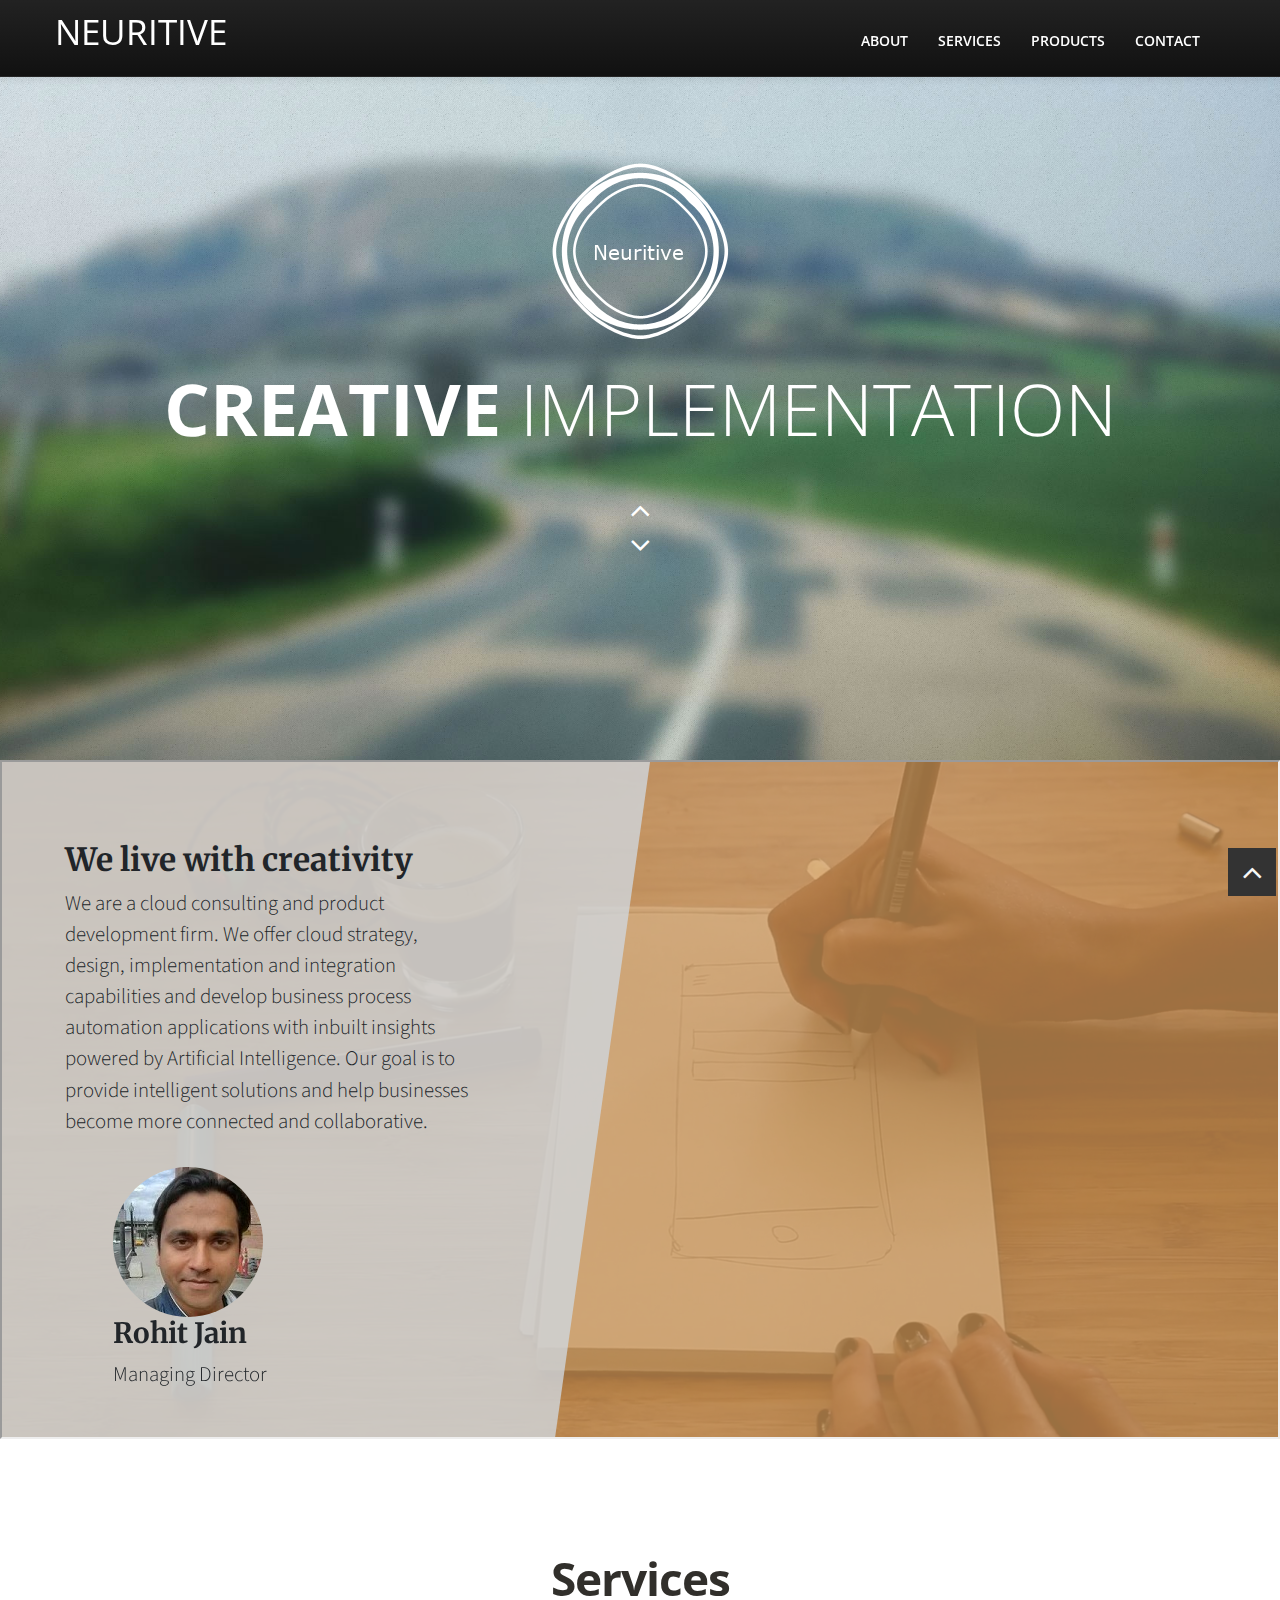
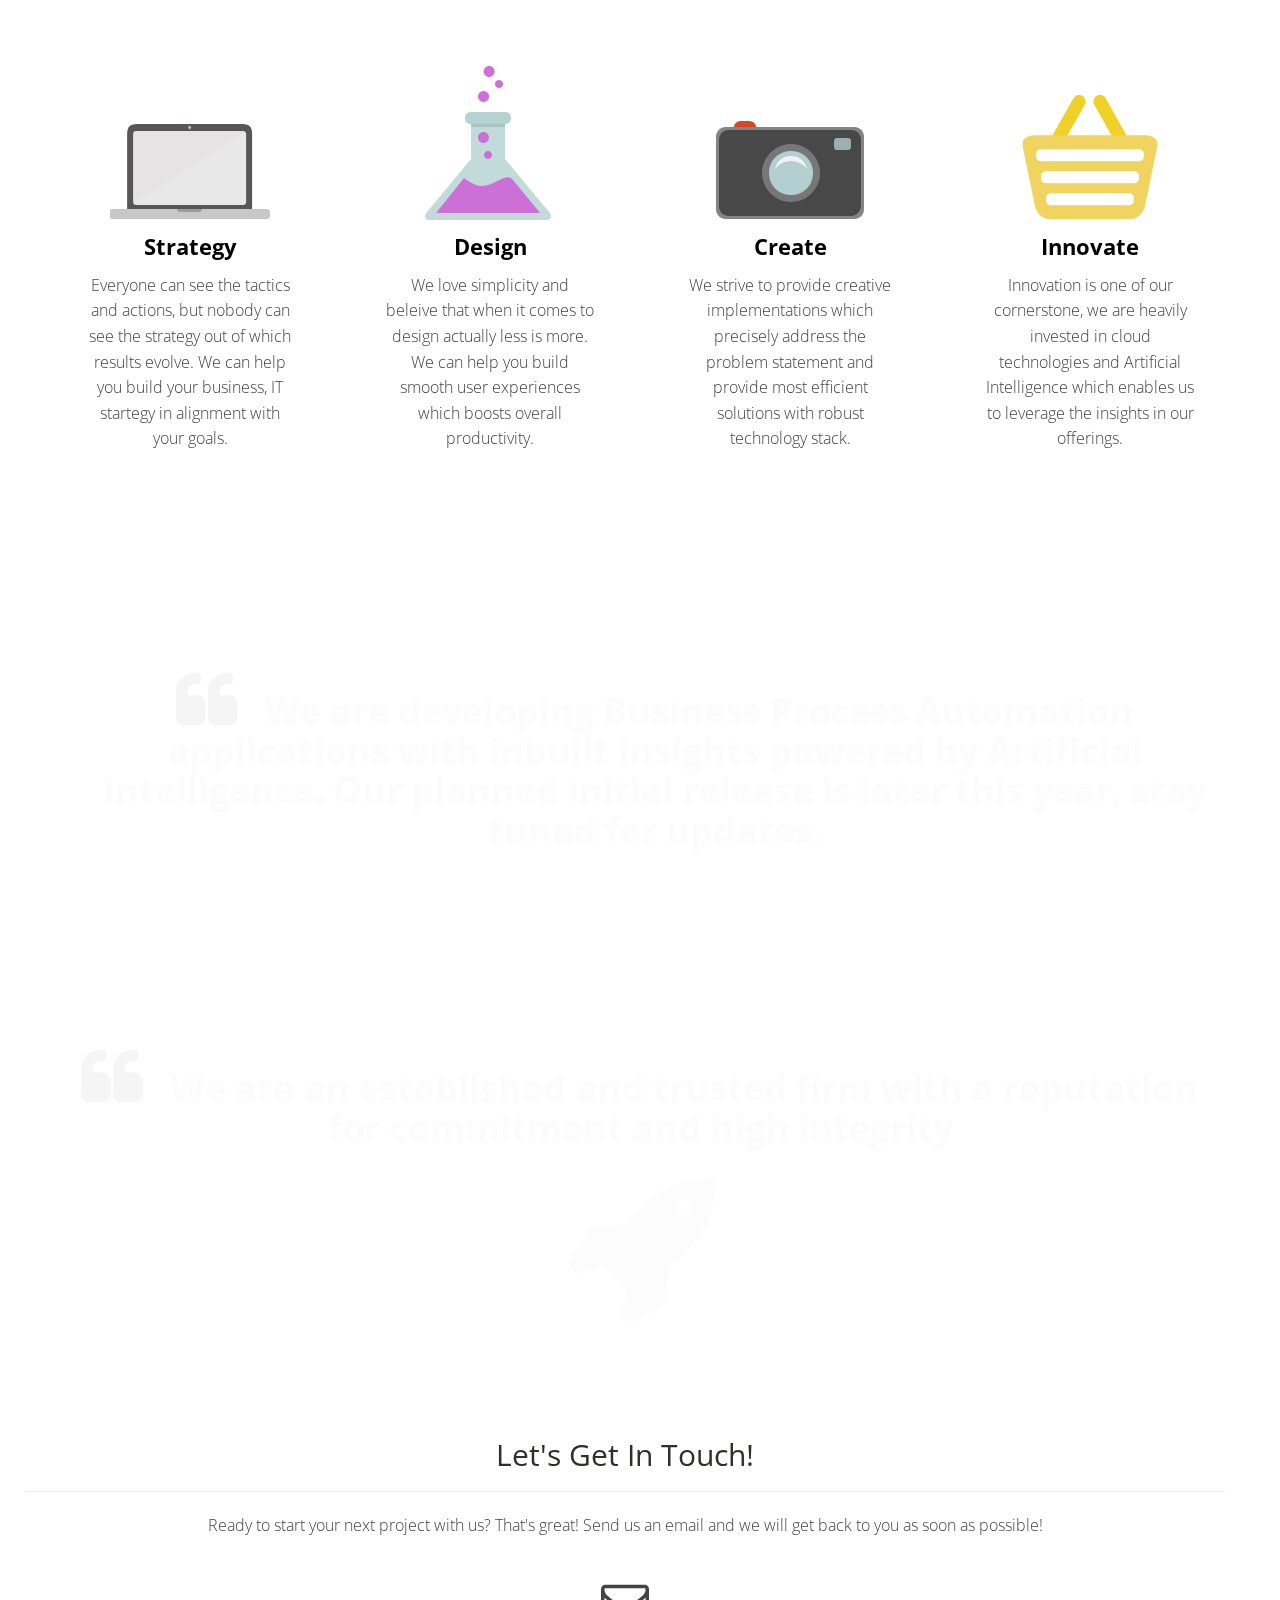
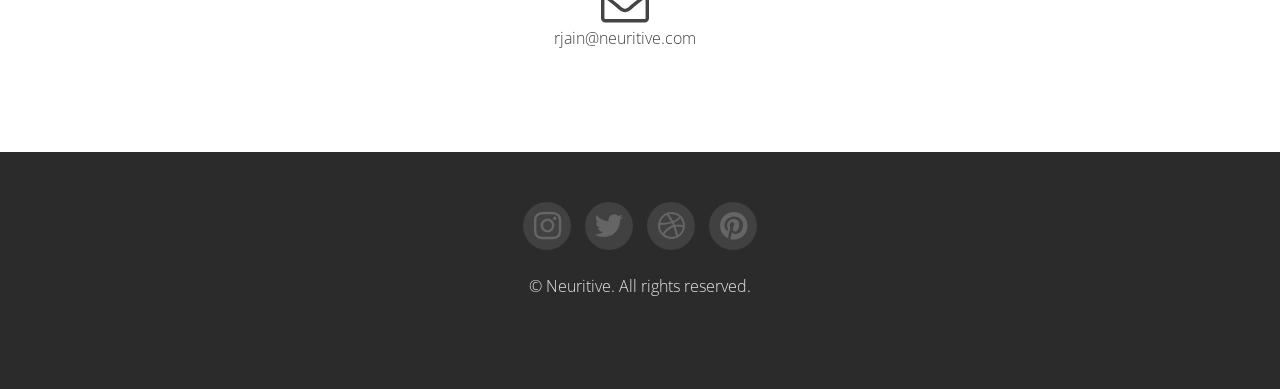
==== commit fc993180: "Update index.html" ====
--- a/index.html
+++ b/index.html
@@ -11,7 +11,7 @@
 	<link href="css/style.css" rel="stylesheet">
 	<link href="color/default.css" rel="stylesheet">
 	<link rel="shortcut icon" href="img/favicon.ico">
-	<link href="css/creative.min.css" rel="stylesheet">
+	<!--<link href="css/creative.min.css" rel="stylesheet">-->
 
 	<!-- Custom fonts for this template -->
     <link href="vendor/font-awesome/css/font-awesome.min.css" rel="stylesheet" type="text/css">
@@ -37,7 +37,7 @@
 						<ul id="menu-main" class="nav">
 							<li><a title="team" href="#about">About</a></li>
 							<li><a title="services" href="#services">Services</a></li>
-							<li><a title="products" href="#works">Prodcuts</a></li>
+							<li><a title="products" href="#works">Products</a></li>
 							<li><a title="contact" href="#contact">Contact</a></li>
 						</ul>
 					</nav>
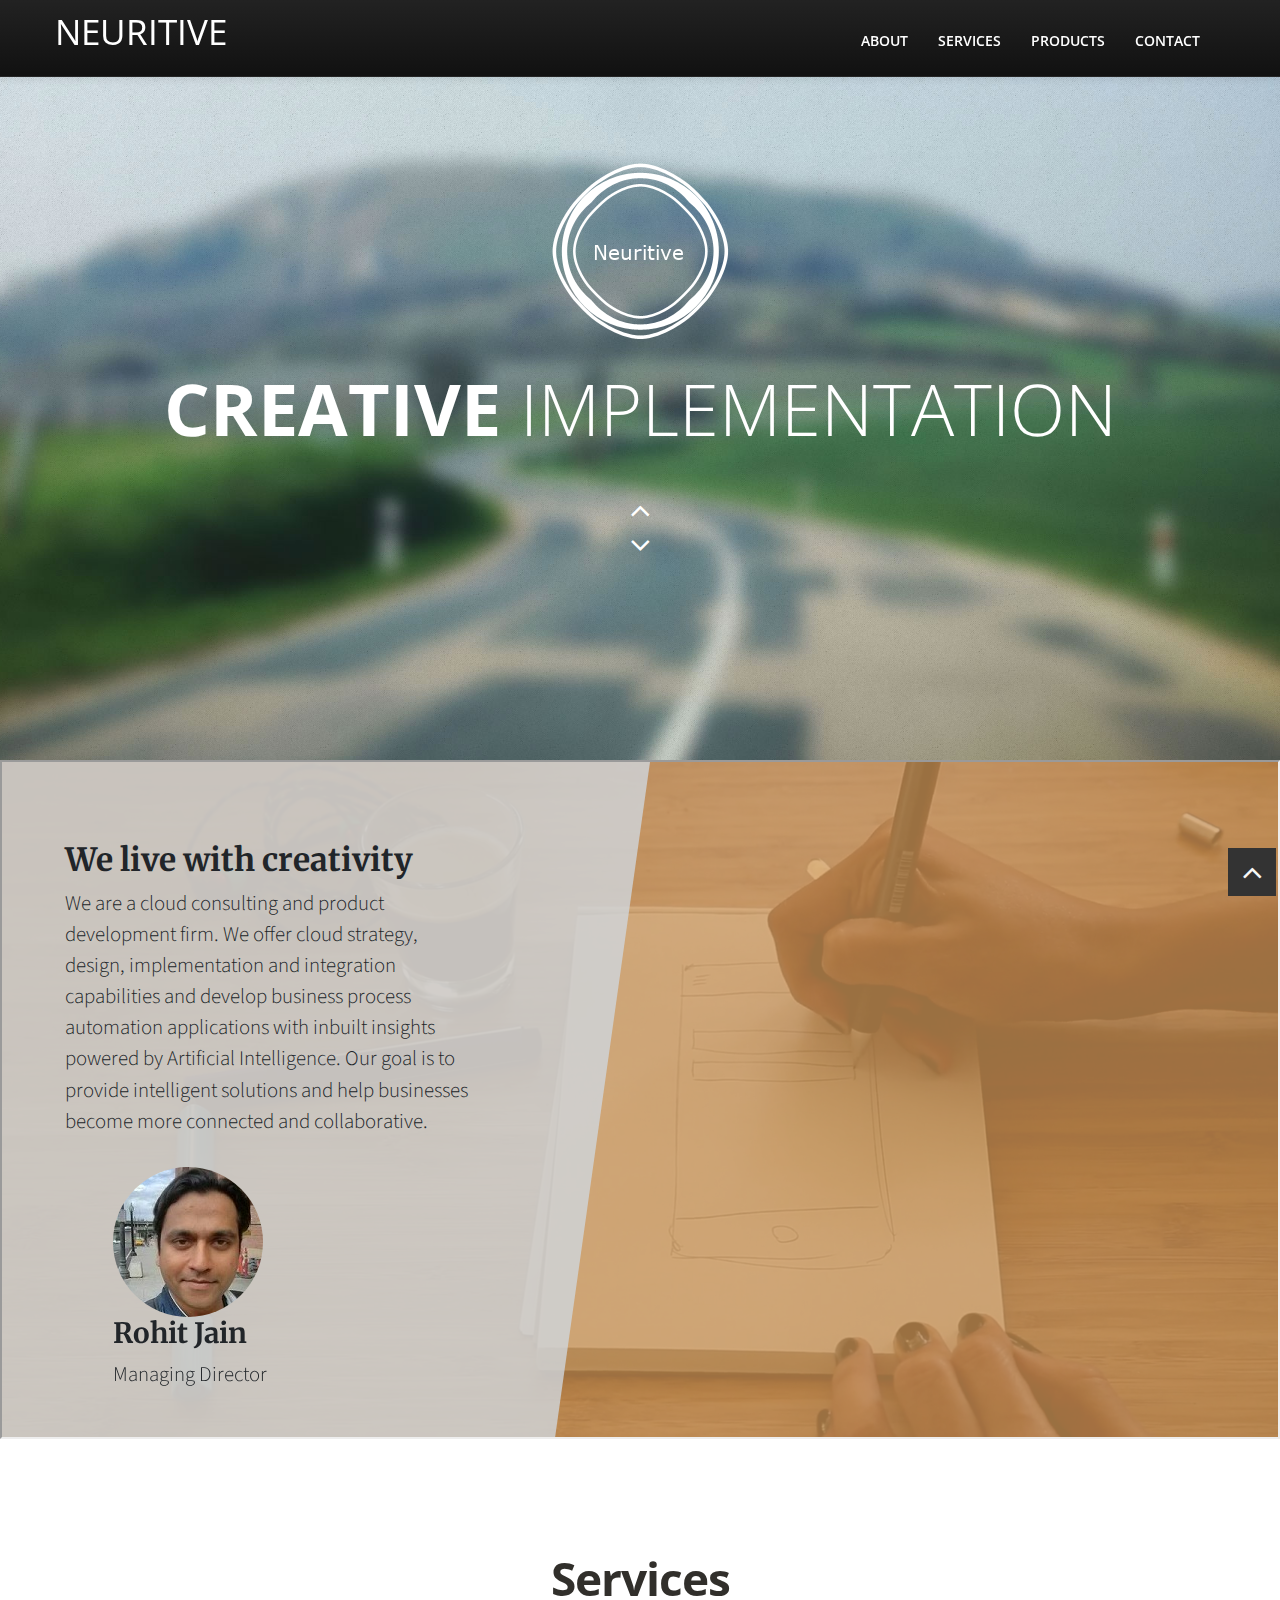
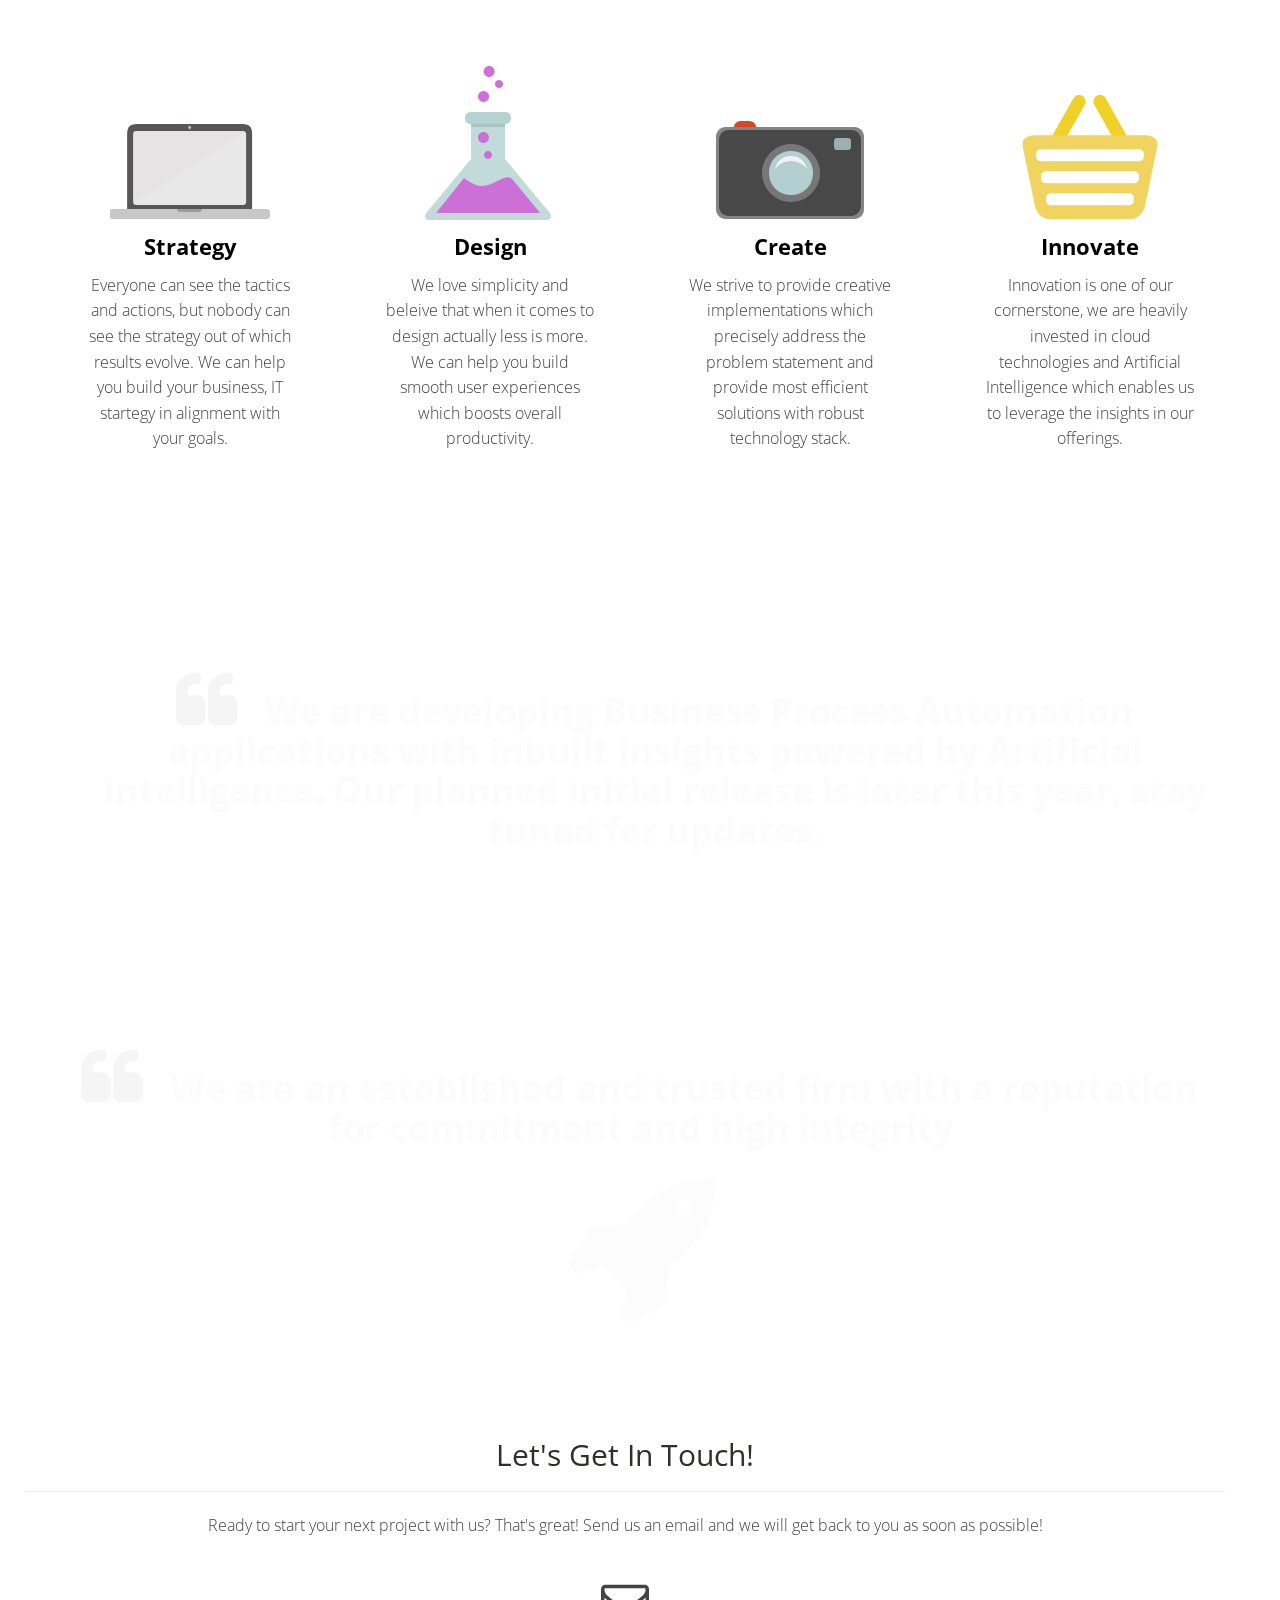
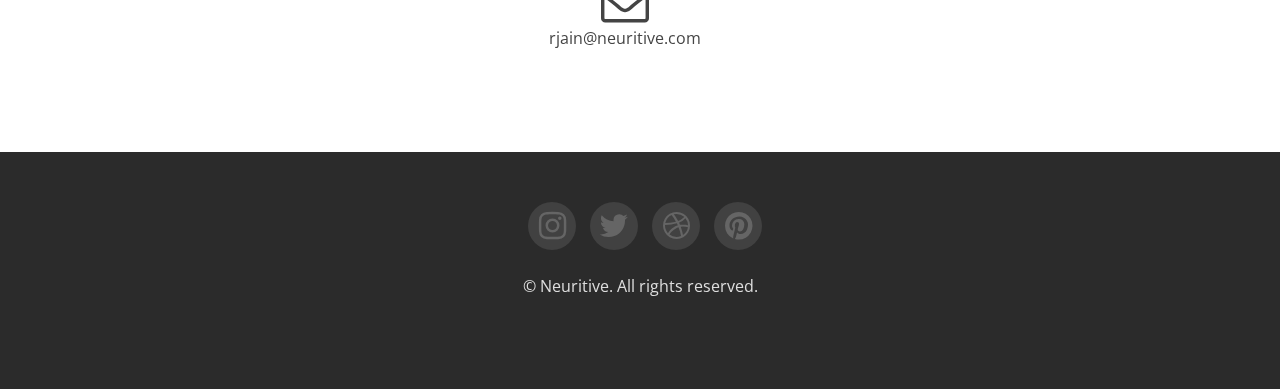
==== commit b10151a7: "Update index.html" ====
--- a/index.html
+++ b/index.html
@@ -175,7 +175,7 @@
           <div class="col-lg-4 mr-auto text-center">
             <i class="fa fa-envelope-o fa-3x mb-3 sr-contact"></i>
             <p>
-              <a href="mailto:your-email@your-domain.com">rjain@neuritive.com</a>
+              <a href="mailto:your-email@your-domain.com"><b>rjain@neuritive.com</b</a>
             </p>
           </div>
         </div>
